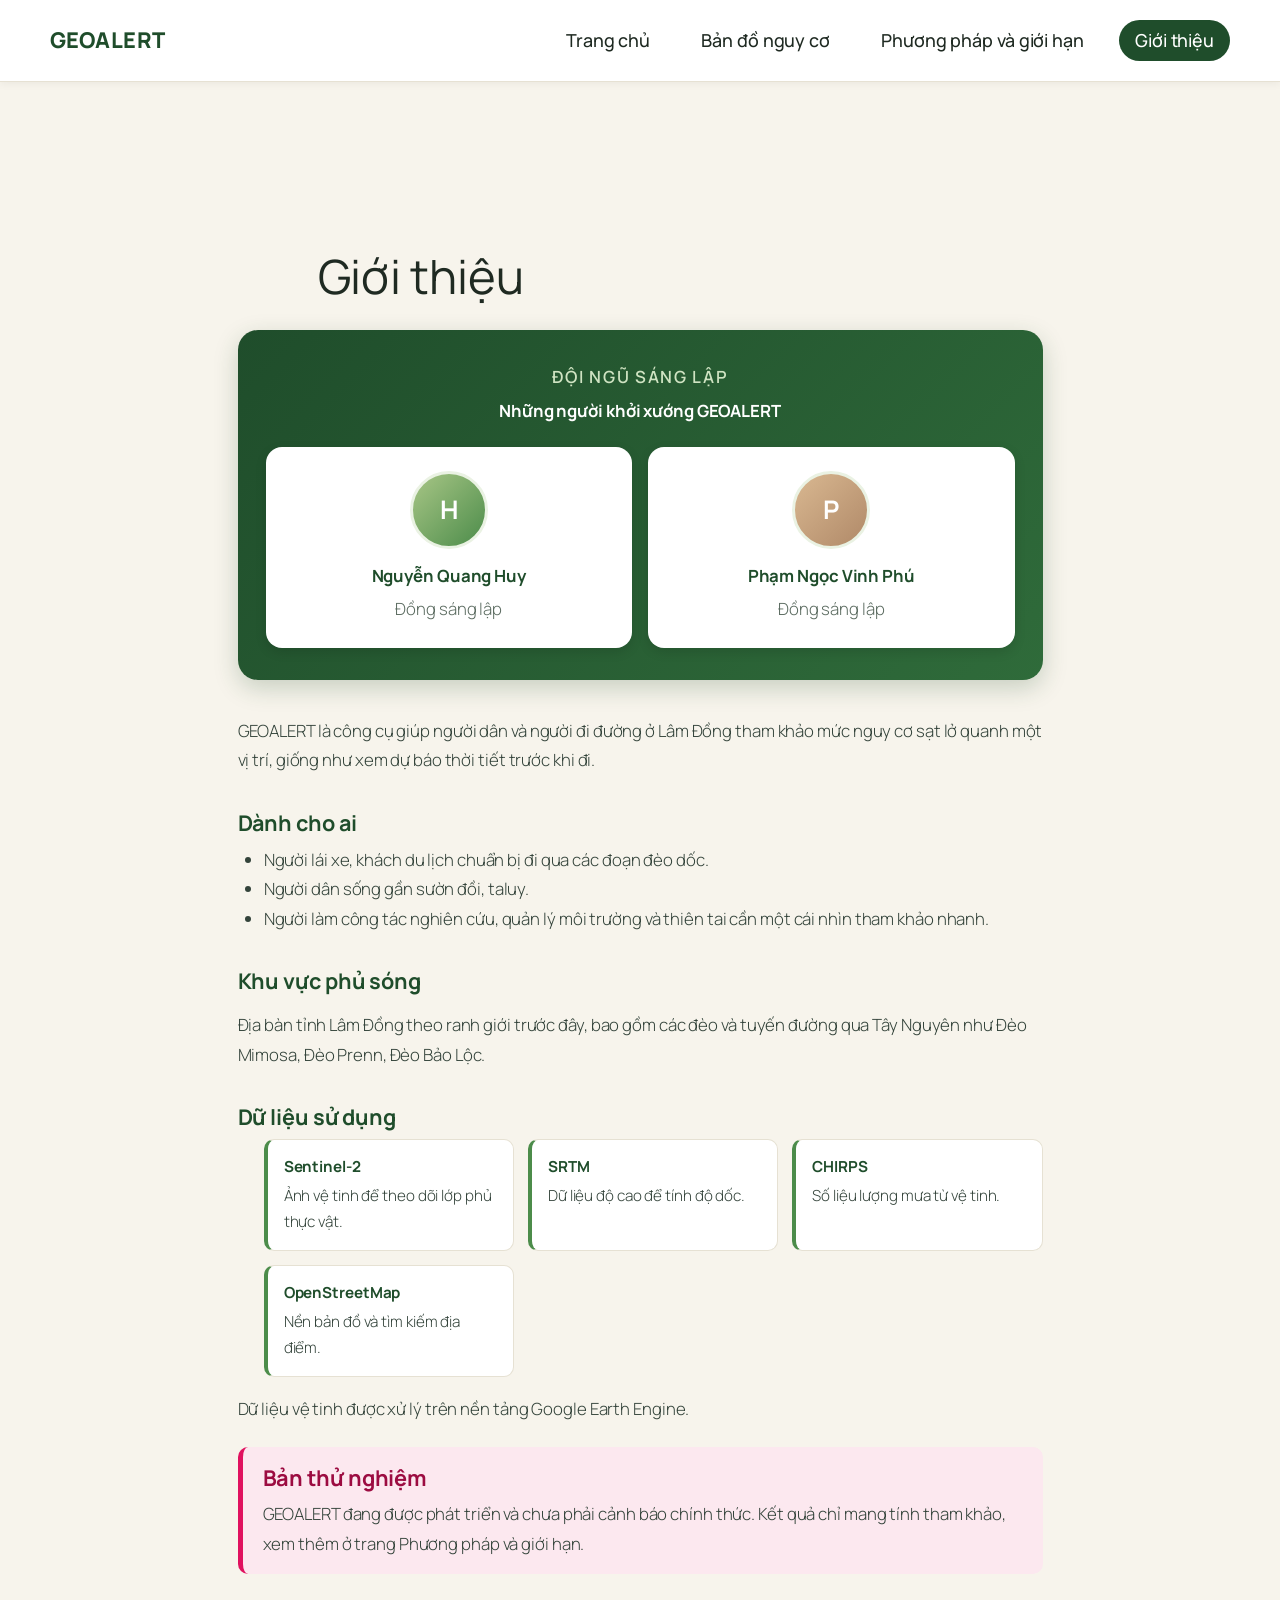
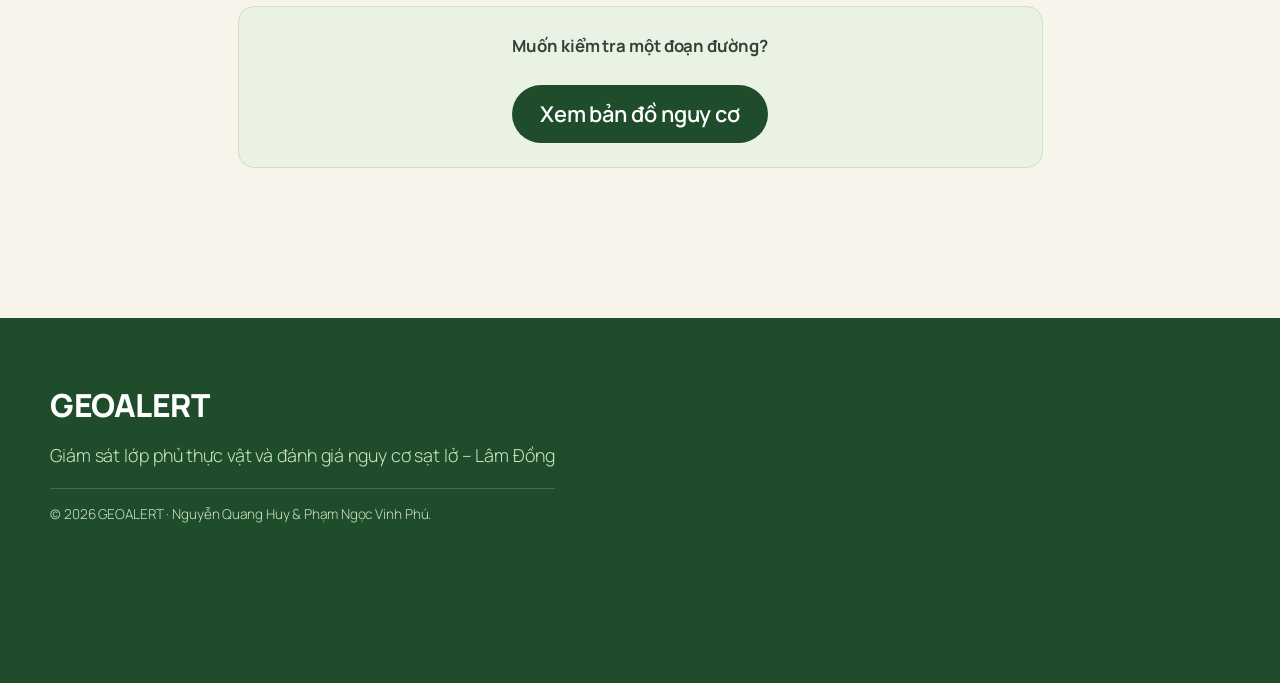
==== gioi-thieu/index.html @ 0ff94e27 "Upload remaining website assets" ====
<!DOCTYPE html>
<html lang="vi">
<head><meta charset="UTF-8">
	
	<meta name="viewport" content="width=device-width, initial-scale=1">
<meta name="robots" content="max-image-preview:large">
<title>Giới thiệu – GEOALERT</title>




<style id="wp-img-auto-sizes-contain-inline-css">
img:is([sizes=auto i],[sizes^="auto," i]){contain-intrinsic-size:3000px 1500px}
/*# sourceURL=wp-img-auto-sizes-contain-inline-css */
</style>
<style id="wp-block-site-title-inline-css">
.wp-block-site-title{box-sizing:border-box}.wp-block-site-title :where(a){color:inherit;font-family:inherit;font-size:inherit;font-style:inherit;font-weight:inherit;letter-spacing:inherit;line-height:inherit;text-decoration:inherit}
/*# sourceURL=https://benkz15.github.io/GEOALERT/wp-includes/blocks/site-title/style.min.css */
</style>
<style id="wp-block-navigation-link-inline-css">
.wp-block-navigation .wp-block-navigation-item__label{overflow-wrap:break-word}.wp-block-navigation .wp-block-navigation-item__description{display:none}.link-ui-tools{outline:1px solid #f0f0f0;padding:8px}.link-ui-block-inserter{padding-top:8px}.link-ui-block-inserter__back{margin-left:8px;text-transform:uppercase}
/*# sourceURL=https://benkz15.github.io/GEOALERT/wp-includes/blocks/navigation-link/style.min.css */
</style>
<style id="wp-block-navigation-inline-css">
.wp-block-navigation{position:relative}.wp-block-navigation ul{margin-bottom:0;margin-left:0;margin-top:0;padding-left:0}.wp-block-navigation ul,.wp-block-navigation ul li{list-style:none}.wp-block-navigation .wp-block-navigation-item{align-items:center;background-color:inherit;display:flex;position:relative}.wp-block-navigation .wp-block-navigation-item .wp-block-navigation__submenu-container:empty{display:none}.wp-block-navigation .wp-block-navigation-item__content{display:block;z-index:1}.wp-block-navigation .wp-block-navigation-item__content.wp-block-navigation-item__content{color:inherit}.wp-block-navigation.has-text-decoration-underline .wp-block-navigation-item__content,.wp-block-navigation.has-text-decoration-underline .wp-block-navigation-item__content:active,.wp-block-navigation.has-text-decoration-underline .wp-block-navigation-item__content:focus{text-decoration:underline}.wp-block-navigation.has-text-decoration-line-through .wp-block-navigation-item__content,.wp-block-navigation.has-text-decoration-line-through .wp-block-navigation-item__content:active,.wp-block-navigation.has-text-decoration-line-through .wp-block-navigation-item__content:focus{text-decoration:line-through}.wp-block-navigation :where(a),.wp-block-navigation :where(a:active),.wp-block-navigation :where(a:focus){text-decoration:none}.wp-block-navigation .wp-block-navigation__submenu-icon{align-self:center;background-color:inherit;border:none;color:currentColor;display:inline-block;font-size:inherit;height:.6em;line-height:0;margin-left:.25em;padding:0;width:.6em}.wp-block-navigation .wp-block-navigation__submenu-icon svg{stroke:currentColor;display:inline-block;height:inherit;margin-top:.075em;width:inherit}.wp-block-navigation{--navigation-layout-justification-setting:flex-start;--navigation-layout-direction:row;--navigation-layout-wrap:wrap;--navigation-layout-justify:flex-start;--navigation-layout-align:center}.wp-block-navigation.is-vertical{--navigation-layout-direction:column;--navigation-layout-justify:initial;--navigation-layout-align:flex-start}.wp-block-navigation.no-wrap{--navigation-layout-wrap:nowrap}.wp-block-navigation.items-justified-center{--navigation-layout-justification-setting:center;--navigation-layout-justify:center}.wp-block-navigation.items-justified-center.is-vertical{--navigation-layout-align:center}.wp-block-navigation.items-justified-right{--navigation-layout-justification-setting:flex-end;--navigation-layout-justify:flex-end}.wp-block-navigation.items-justified-right.is-vertical{--navigation-layout-align:flex-end}.wp-block-navigation.items-justified-space-between{--navigation-layout-justification-setting:space-between;--navigation-layout-justify:space-between}:where(.wp-block-navigation) ul li{padding:0}.wp-block-navigation .has-child .wp-block-navigation__submenu-container{align-items:normal;background-color:inherit;color:inherit;display:flex;flex-direction:column;opacity:0;position:absolute;z-index:2}@media not (prefers-reduced-motion){.wp-block-navigation .has-child .wp-block-navigation__submenu-container{transition:opacity .1s linear}}.wp-block-navigation .has-child .wp-block-navigation__submenu-container{height:0;overflow:hidden;visibility:hidden;width:0}.wp-block-navigation .has-child .wp-block-navigation__submenu-container>.wp-block-navigation-item>.wp-block-navigation-item__content{display:flex;flex-grow:1;padding:.5em 1em}.wp-block-navigation .has-child .wp-block-navigation__submenu-container>.wp-block-navigation-item>.wp-block-navigation-item__content .wp-block-navigation__submenu-icon{margin-left:auto;margin-right:0}.wp-block-navigation .has-child .wp-block-navigation__submenu-container .wp-block-navigation-item__content{margin:0}.wp-block-navigation .has-child .wp-block-navigation__submenu-container{left:-1px;top:100%}@media (min-width:782px){.wp-block-navigation .has-child .wp-block-navigation__submenu-container .wp-block-navigation__submenu-container{left:100%;top:-1px}.wp-block-navigation .has-child .wp-block-navigation__submenu-container .wp-block-navigation__submenu-container:before{background:transparent;content:"";display:block;height:100%;position:absolute;right:100%;width:.5em}.wp-block-navigation .has-child .wp-block-navigation__submenu-container .wp-block-navigation__submenu-icon{margin-right:.25em}.wp-block-navigation .has-child .wp-block-navigation__submenu-container .wp-block-navigation__submenu-icon svg{transform:rotate(-90deg)}}@media (hover:hover){.wp-block-navigation .has-child:not(.open-on-click):hover>.wp-block-navigation__submenu-container{height:auto;min-width:200px;opacity:1;overflow:visible;visibility:visible;width:auto}}.wp-block-navigation .has-child .wp-block-navigation-submenu__toggle[aria-expanded=true]~.wp-block-navigation__submenu-container,.wp-block-navigation .has-child:not(.open-on-click):not(.open-on-hover-click):focus-within>.wp-block-navigation__submenu-container{height:auto;min-width:200px;opacity:1;overflow:visible;visibility:visible;width:auto}.wp-block-navigation .has-child.open-always{align-items:var(--navigation-layout-align,initial);flex-direction:var(--navigation-layout-direction,initial);flex-wrap:var(--navigation-layout-wrap,wrap);gap:var(--wp--style--block-gap,2em)}.wp-block-navigation .has-child.open-always,.wp-block-navigation .has-child.open-always .wp-block-navigation-item{justify-content:var(--navigation-layout-justify,initial)}.wp-block-navigation .has-child.open-always .wp-block-navigation__submenu-container,.wp-block-navigation .has-child.open-always.wp-block-navigation-submenu{gap:var(--wp--style--block-gap,2em)}.wp-block-navigation .has-child.open-always .wp-block-navigation-item,.wp-block-navigation .has-child.open-always .wp-block-navigation__submenu-container,.wp-block-navigation .has-child.open-always.wp-block-navigation-submenu{padding-bottom:0;padding-top:0}.wp-block-navigation .has-child.open-always .wp-block-navigation__submenu-container{padding-left:var(--wp--style--block-gap,2em);padding-right:var(--wp--style--block-gap,2em)}.wp-block-navigation .has-child.open-always .wp-block-navigation__submenu-container .wp-block-navigation-item__content{padding:0}.wp-block-navigation .has-child.open-always .wp-block-navigation__submenu-container>.wp-block-navigation-item>.wp-block-navigation-item__content,.wp-block-navigation .has-child.open-always>.wp-block-navigation-item__content{flex-grow:0}.wp-block-navigation .has-child.open-always>.wp-block-navigation__submenu-container{background-color:transparent;border:none;color:inherit;flex-basis:100%;height:auto;opacity:1;overflow:visible;position:static;visibility:visible;width:auto}.wp-block-navigation.has-background .has-child .wp-block-navigation__submenu-container{left:0;top:100%}@media (min-width:782px){.wp-block-navigation.has-background .has-child .wp-block-navigation__submenu-container .wp-block-navigation__submenu-container{left:100%;top:0}}.wp-block-navigation-submenu{display:flex;position:relative}.wp-block-navigation-submenu .wp-block-navigation__submenu-icon svg{stroke:currentColor}button.wp-block-navigation-item__content{background-color:transparent;border:none;color:currentColor;font-family:inherit;font-size:inherit;font-style:inherit;font-weight:inherit;letter-spacing:inherit;line-height:inherit;text-align:left;text-transform:inherit}.wp-block-navigation-submenu__toggle{cursor:pointer}.wp-block-navigation-submenu__toggle[aria-expanded=true]+.wp-block-navigation__submenu-icon>svg,.wp-block-navigation-submenu__toggle[aria-expanded=true]>svg{transform:rotate(180deg)}.wp-block-navigation-item.open-on-click .wp-block-navigation-submenu__toggle{padding-left:0;padding-right:.85em}.wp-block-navigation-item.open-on-click .wp-block-navigation-submenu__toggle+.wp-block-navigation__submenu-icon{margin-left:-.6em;pointer-events:none}.wp-block-navigation-item.open-on-click button.wp-block-navigation-item__content:not(.wp-block-navigation-submenu__toggle){padding:0}.wp-block-navigation .wp-block-page-list,.wp-block-navigation__container,.wp-block-navigation__responsive-close,.wp-block-navigation__responsive-container,.wp-block-navigation__responsive-container-content,.wp-block-navigation__responsive-dialog{gap:inherit}:where(.wp-block-navigation.has-background .wp-block-navigation-item a:not(.wp-element-button)),:where(.wp-block-navigation.has-background .wp-block-navigation-submenu a:not(.wp-element-button)){padding:.5em 1em}:where(.wp-block-navigation .wp-block-navigation__submenu-container .wp-block-navigation-item a:not(.wp-element-button)),:where(.wp-block-navigation .wp-block-navigation__submenu-container .wp-block-navigation-submenu a:not(.wp-element-button)),:where(.wp-block-navigation .wp-block-navigation__submenu-container .wp-block-navigation-submenu button.wp-block-navigation-item__content),:where(.wp-block-navigation .wp-block-navigation__submenu-container .wp-block-pages-list__item button.wp-block-navigation-item__content){padding:.5em 1em}.wp-block-navigation.items-justified-right .wp-block-navigation__container .has-child .wp-block-navigation__submenu-container,.wp-block-navigation.items-justified-right .wp-block-page-list>.has-child .wp-block-navigation__submenu-container,.wp-block-navigation.items-justified-space-between .wp-block-page-list>.has-child:last-child .wp-block-navigation__submenu-container,.wp-block-navigation.items-justified-space-between>.wp-block-navigation__container>.has-child:last-child .wp-block-navigation__submenu-container{left:auto;right:0}.wp-block-navigation.items-justified-right .wp-block-navigation__container .has-child .wp-block-navigation__submenu-container .wp-block-navigation__submenu-container,.wp-block-navigation.items-justified-right .wp-block-page-list>.has-child .wp-block-navigation__submenu-container .wp-block-navigation__submenu-container,.wp-block-navigation.items-justified-space-between .wp-block-page-list>.has-child:last-child .wp-block-navigation__submenu-container .wp-block-navigation__submenu-container,.wp-block-navigation.items-justified-space-between>.wp-block-navigation__container>.has-child:last-child .wp-block-navigation__submenu-container .wp-block-navigation__submenu-container{left:-1px;right:-1px}@media (min-width:782px){.wp-block-navigation.items-justified-right .wp-block-navigation__container .has-child .wp-block-navigation__submenu-container .wp-block-navigation__submenu-container,.wp-block-navigation.items-justified-right .wp-block-page-list>.has-child .wp-block-navigation__submenu-container .wp-block-navigation__submenu-container,.wp-block-navigation.items-justified-space-between .wp-block-page-list>.has-child:last-child .wp-block-navigation__submenu-container .wp-block-navigation__submenu-container,.wp-block-navigation.items-justified-space-between>.wp-block-navigation__container>.has-child:last-child .wp-block-navigation__submenu-container .wp-block-navigation__submenu-container{left:auto;right:100%}}.wp-block-navigation:not(.has-background) .wp-block-navigation__submenu-container{background-color:#fff;border:1px solid rgba(0,0,0,.15)}.wp-block-navigation.has-background .wp-block-navigation__submenu-container{background-color:inherit}.wp-block-navigation:not(.has-text-color) .wp-block-navigation__submenu-container{color:#000}.wp-block-navigation__container{align-items:var(--navigation-layout-align,initial);display:flex;flex-direction:var(--navigation-layout-direction,initial);flex-wrap:var(--navigation-layout-wrap,wrap);justify-content:var(--navigation-layout-justify,initial);list-style:none;margin:0;padding-left:0}.wp-block-navigation__container .is-responsive{display:none}.wp-block-navigation__container:only-child,.wp-block-page-list:only-child{flex-grow:1}@keyframes overlay-menu__fade-in-animation{0%{opacity:0;transform:translateY(.5em)}to{opacity:1;transform:translateY(0)}}.wp-block-navigation__responsive-container{bottom:0;display:none;left:0;position:fixed;right:0;top:0}.wp-block-navigation__responsive-container :where(.wp-block-navigation-item a){color:inherit}.wp-block-navigation__responsive-container .wp-block-navigation__responsive-container-content{align-items:var(--navigation-layout-align,initial);display:flex;flex-direction:var(--navigation-layout-direction,initial);flex-wrap:var(--navigation-layout-wrap,wrap);justify-content:var(--navigation-layout-justify,initial)}.wp-block-navigation__responsive-container:not(.is-menu-open.is-menu-open){background-color:inherit!important;color:inherit!important}.wp-block-navigation__responsive-container.is-menu-open{background-color:inherit;display:flex;flex-direction:column}@media not (prefers-reduced-motion){.wp-block-navigation__responsive-container.is-menu-open{animation:overlay-menu__fade-in-animation .1s ease-out;animation-fill-mode:forwards}}.wp-block-navigation__responsive-container.is-menu-open:not(.disable-default-overlay){padding:clamp(1rem,var(--wp--style--root--padding-top),20rem) clamp(1rem,var(--wp--style--root--padding-right),20rem) clamp(1rem,var(--wp--style--root--padding-bottom),20rem) clamp(1rem,var(--wp--style--root--padding-left),20rem)}.wp-block-navigation__responsive-container.is-menu-open{overflow:auto;z-index:100000}.wp-block-navigation__responsive-container.is-menu-open:not(.disable-default-overlay) .wp-block-navigation__responsive-container-content{padding-top:calc(2rem + 24px)}.wp-block-navigation__responsive-container.is-menu-open:where(:not(.disable-default-overlay)) .wp-block-navigation__responsive-container-content{align-items:var(--navigation-layout-justification-setting,inherit);display:flex;flex-direction:column;flex-wrap:nowrap;overflow:visible}.wp-block-navigation__responsive-container.is-menu-open:where(:not(.disable-default-overlay)) .wp-block-navigation__responsive-container-content,.wp-block-navigation__responsive-container.is-menu-open:where(:not(.disable-default-overlay)) .wp-block-navigation__responsive-container-content .wp-block-navigation__container,.wp-block-navigation__responsive-container.is-menu-open:where(:not(.disable-default-overlay)) .wp-block-navigation__responsive-container-content .wp-block-page-list{justify-content:flex-start}.wp-block-navigation__responsive-container.is-menu-open:where(:not(.disable-default-overlay)) .wp-block-navigation__responsive-container-content .wp-block-navigation__submenu-icon{display:none}.wp-block-navigation__responsive-container.is-menu-open:where(:not(.disable-default-overlay)) .wp-block-navigation__responsive-container-content .has-child .wp-block-navigation__submenu-container{border:none;height:auto;min-width:200px;opacity:1;overflow:initial;padding-left:2rem;padding-right:2rem;position:static;visibility:visible;width:auto}.wp-block-navigation__responsive-container.is-menu-open:where(:not(.disable-default-overlay)) .wp-block-navigation__responsive-container-content .wp-block-navigation__container,.wp-block-navigation__responsive-container.is-menu-open:where(:not(.disable-default-overlay)) .wp-block-navigation__responsive-container-content .wp-block-navigation__submenu-container{gap:inherit}.wp-block-navigation__responsive-container.is-menu-open:where(:not(.disable-default-overlay)) .wp-block-navigation__responsive-container-content .wp-block-navigation__submenu-container{padding-top:var(--wp--style--block-gap,2em)}.wp-block-navigation__responsive-container.is-menu-open:where(:not(.disable-default-overlay)) .wp-block-navigation__responsive-container-content .wp-block-navigation-item__content{padding:0}.wp-block-navigation__responsive-container.is-menu-open:where(:not(.disable-default-overlay)) .wp-block-navigation__responsive-container-content .wp-block-navigation-item,.wp-block-navigation__responsive-container.is-menu-open:where(:not(.disable-default-overlay)) .wp-block-navigation__responsive-container-content .wp-block-navigation__container,.wp-block-navigation__responsive-container.is-menu-open:where(:not(.disable-default-overlay)) .wp-block-navigation__responsive-container-content .wp-block-page-list{align-items:var(--navigation-layout-justification-setting,initial);display:flex;flex-direction:column}.wp-block-navigation__responsive-container.is-menu-open:where(:not(.disable-default-overlay)) .wp-block-navigation-item,.wp-block-navigation__responsive-container.is-menu-open:where(:not(.disable-default-overlay)) .wp-block-navigation-item .wp-block-navigation__submenu-container,.wp-block-navigation__responsive-container.is-menu-open:where(:not(.disable-default-overlay)) .wp-block-navigation__container,.wp-block-navigation__responsive-container.is-menu-open:where(:not(.disable-default-overlay)) .wp-block-page-list{background:transparent!important;color:inherit!important}.wp-block-navigation__responsive-container.is-menu-open:where(:not(.disable-default-overlay)) .wp-block-navigation__submenu-container.wp-block-navigation__submenu-container.wp-block-navigation__submenu-container.wp-block-navigation__submenu-container{left:auto;right:auto}.wp-block-navigation__responsive-container.disable-default-overlay .wp-block-navigation__overlay-container{display:none;width:100%}.wp-block-navigation__responsive-container.disable-default-overlay .wp-block-navigation__responsive-close{max-width:none}.wp-block-navigation__responsive-container.disable-default-overlay.is-menu-open .wp-block-navigation__responsive-container-content>:not(.wp-block-navigation__overlay-container){display:none}.wp-block-navigation__responsive-container.disable-default-overlay.is-menu-open .wp-block-navigation__responsive-container-content .wp-block-navigation__overlay-container{display:block}.wp-block-navigation__responsive-container.disable-default-overlay.is-menu-open .wp-block-navigation__responsive-container-content .wp-block-navigation__overlay-container .wp-block-navigation__submenu-container{left:0;right:auto}@media (min-width:600px){.wp-block-navigation__responsive-container:not(.hidden-by-default):not(.is-menu-open){background-color:inherit;display:block;position:relative;width:100%;z-index:auto}.wp-block-navigation__responsive-container:not(.hidden-by-default):not(.is-menu-open) .wp-block-navigation__responsive-container-close{display:none}.wp-block-navigation__responsive-container.is-menu-open .wp-block-navigation__submenu-container.wp-block-navigation__submenu-container.wp-block-navigation__submenu-container.wp-block-navigation__submenu-container{left:0}}.wp-block-navigation:not(.has-background) .wp-block-navigation__responsive-container.is-menu-open:not(.disable-default-overlay){background-color:#fff}.wp-block-navigation:not(.has-text-color) .wp-block-navigation__responsive-container.is-menu-open:not(.disable-default-overlay){color:#000}.wp-block-navigation__toggle_button_label{font-size:1rem;font-weight:700}.wp-block-navigation__responsive-container-close,.wp-block-navigation__responsive-container-open{background:transparent;border:none;color:currentColor;cursor:pointer;margin:0;padding:0;text-transform:inherit;vertical-align:middle}.wp-block-navigation__responsive-container-close svg,.wp-block-navigation__responsive-container-open svg{fill:currentColor;display:block;height:24px;pointer-events:none;width:24px}.wp-block-navigation__responsive-container-open{display:flex}.wp-block-navigation__responsive-container-open.wp-block-navigation__responsive-container-open.wp-block-navigation__responsive-container-open{font-family:inherit;font-size:inherit;font-weight:inherit}@media (min-width:600px){.wp-block-navigation__responsive-container-open:not(.always-shown){display:none}}.wp-block-navigation__responsive-container-close{position:absolute;right:0;top:0;z-index:2}.wp-block-navigation__responsive-container-close.wp-block-navigation__responsive-container-close.wp-block-navigation__responsive-container-close{font-family:inherit;font-size:inherit;font-weight:inherit}.disable-default-overlay .wp-block-navigation__responsive-container-close{right:clamp(1rem,var(--wp--style--root--padding-left),20rem);top:clamp(1rem,var(--wp--style--root--padding-left),20rem)}.wp-block-navigation__responsive-close{width:100%}.has-modal-open .wp-block-navigation__responsive-close{margin-left:auto;margin-right:auto;max-width:var(--wp--style--global--wide-size,100%)}.wp-block-navigation__responsive-close:focus{outline:none}.is-menu-open .wp-block-navigation__responsive-close,.is-menu-open .wp-block-navigation__responsive-container-content,.is-menu-open .wp-block-navigation__responsive-dialog{box-sizing:border-box}.wp-block-navigation__responsive-dialog{position:relative}.has-modal-open .admin-bar .is-menu-open:where(:not(.disable-default-overlay)) .wp-block-navigation__responsive-dialog{margin-top:46px}@media (min-width:782px){.has-modal-open .admin-bar .is-menu-open:where(:not(.disable-default-overlay)) .wp-block-navigation__responsive-dialog{margin-top:32px}}html.has-modal-open{overflow:hidden}
/*# sourceURL=https://benkz15.github.io/GEOALERT/wp-includes/blocks/navigation/style.min.css */
</style>
<style id="wp-block-group-inline-css">
.wp-block-group{box-sizing:border-box}:where(.wp-block-group.wp-block-group-is-layout-constrained){position:relative}
/*# sourceURL=https://benkz15.github.io/GEOALERT/wp-includes/blocks/group/style.min.css */
</style>
<style id="wp-block-post-title-inline-css">
.wp-block-post-title{box-sizing:border-box;word-break:break-word}.wp-block-post-title :where(a){display:inline-block;font-family:inherit;font-size:inherit;font-style:inherit;font-weight:inherit;letter-spacing:inherit;line-height:inherit;text-decoration:inherit}
/*# sourceURL=https://benkz15.github.io/GEOALERT/wp-includes/blocks/post-title/style.min.css */
</style>
<style id="wp-block-post-content-inline-css">
.wp-block-post-content{display:flow-root}
/*# sourceURL=https://benkz15.github.io/GEOALERT/wp-includes/blocks/post-content/style.min.css */
</style>
<style id="wp-block-site-tagline-inline-css">
.wp-block-site-tagline{box-sizing:border-box}
/*# sourceURL=https://benkz15.github.io/GEOALERT/wp-includes/blocks/site-tagline/style.min.css */
</style>
<style id="wp-block-spacer-inline-css">
.wp-block-spacer{clear:both}
/*# sourceURL=https://benkz15.github.io/GEOALERT/wp-includes/blocks/spacer/style.min.css */
</style>
<style id="wp-block-columns-inline-css">
.wp-block-columns{box-sizing:border-box;display:flex;flex-wrap:wrap!important}@media (min-width:782px){.wp-block-columns{flex-wrap:nowrap!important}}.wp-block-columns{align-items:normal!important}.wp-block-columns.are-vertically-aligned-top{align-items:flex-start}.wp-block-columns.are-vertically-aligned-center{align-items:center}.wp-block-columns.are-vertically-aligned-bottom{align-items:flex-end}@media (max-width:781px){.wp-block-columns:not(.is-not-stacked-on-mobile)>.wp-block-column{flex-basis:100%!important}}@media (min-width:782px){.wp-block-columns:not(.is-not-stacked-on-mobile)>.wp-block-column{flex-basis:0;flex-grow:1}.wp-block-columns:not(.is-not-stacked-on-mobile)>.wp-block-column[style*=flex-basis]{flex-grow:0}}.wp-block-columns.is-not-stacked-on-mobile{flex-wrap:nowrap!important}.wp-block-columns.is-not-stacked-on-mobile>.wp-block-column{flex-basis:0;flex-grow:1}.wp-block-columns.is-not-stacked-on-mobile>.wp-block-column[style*=flex-basis]{flex-grow:0}:where(.wp-block-columns){margin-bottom:1.75em}:where(.wp-block-columns.has-background){padding:1.25em 2.375em}.wp-block-column{flex-grow:1;min-width:0;overflow-wrap:break-word;word-break:break-word}.wp-block-column.is-vertically-aligned-top{align-self:flex-start}.wp-block-column.is-vertically-aligned-center{align-self:center}.wp-block-column.is-vertically-aligned-bottom{align-self:flex-end}.wp-block-column.is-vertically-aligned-stretch{align-self:stretch}.wp-block-column.is-vertically-aligned-bottom,.wp-block-column.is-vertically-aligned-center,.wp-block-column.is-vertically-aligned-top{width:100%}
/*# sourceURL=https://benkz15.github.io/GEOALERT/wp-includes/blocks/columns/style.min.css */
</style>
<style id="wp-emoji-styles-inline-css">

	img.wp-smiley, img.emoji {
		display: inline !important;
		border: none !important;
		box-shadow: none !important;
		height: 1em !important;
		width: 1em !important;
		margin: 0 0.07em !important;
		vertical-align: -0.1em !important;
		background: none !important;
		padding: 0 !important;
	}
/*# sourceURL=wp-emoji-styles-inline-css */
</style>
<style id="wp-block-library-inline-css">
:root{--wp-block-synced-color:#7a00df;--wp-block-synced-color--rgb:122,0,223;--wp-bound-block-color:var(--wp-block-synced-color);--wp-editor-canvas-background:#ddd;--wp-admin-theme-color:#007cba;--wp-admin-theme-color--rgb:0,124,186;--wp-admin-theme-color-darker-10:#006ba1;--wp-admin-theme-color-darker-10--rgb:0,107,160.5;--wp-admin-theme-color-darker-20:#005a87;--wp-admin-theme-color-darker-20--rgb:0,90,135;--wp-admin-border-width-focus:2px}@media (min-resolution:192dpi){:root{--wp-admin-border-width-focus:1.5px}}.wp-element-button{cursor:pointer}:root .has-very-light-gray-background-color{background-color:#eee}:root .has-very-dark-gray-background-color{background-color:#313131}:root .has-very-light-gray-color{color:#eee}:root .has-very-dark-gray-color{color:#313131}:root .has-vivid-green-cyan-to-vivid-cyan-blue-gradient-background{background:linear-gradient(135deg,#00d084,#0693e3)}:root .has-purple-crush-gradient-background{background:linear-gradient(135deg,#34e2e4,#4721fb 50%,#ab1dfe)}:root .has-hazy-dawn-gradient-background{background:linear-gradient(135deg,#faaca8,#dad0ec)}:root .has-subdued-olive-gradient-background{background:linear-gradient(135deg,#fafae1,#67a671)}:root .has-atomic-cream-gradient-background{background:linear-gradient(135deg,#fdd79a,#004a59)}:root .has-nightshade-gradient-background{background:linear-gradient(135deg,#330968,#31cdcf)}:root .has-midnight-gradient-background{background:linear-gradient(135deg,#020381,#2874fc)}:root{--wp--preset--font-size--normal:16px;--wp--preset--font-size--huge:42px}.has-regular-font-size{font-size:1em}.has-larger-font-size{font-size:2.625em}.has-normal-font-size{font-size:var(--wp--preset--font-size--normal)}.has-huge-font-size{font-size:var(--wp--preset--font-size--huge)}:root .has-text-align-center{text-align:center}:root .has-text-align-left{text-align:left}:root .has-text-align-right{text-align:right}.has-fit-text{white-space:nowrap!important}#end-resizable-editor-section{display:none}.aligncenter{clear:both}.items-justified-left{justify-content:flex-start}.items-justified-center{justify-content:center}.items-justified-right{justify-content:flex-end}.items-justified-space-between{justify-content:space-between}.screen-reader-text{word-wrap:normal!important;border:0;clip-path:inset(50%);height:1px;margin:-1px;overflow:hidden;padding:0;position:absolute;width:1px;word-break:normal!important}.screen-reader-text:focus{background-color:#ddd;clip-path:none;color:#444;display:block;font-size:1em;height:auto;left:5px;line-height:normal;padding:15px 23px 14px;text-decoration:none;top:5px;width:auto;z-index:100000}html :where(.has-border-color){border-style:solid}html :where([style^=border-color],[style*=";border-color"],[style*="; border-color"]){border-style:solid}html :where([style^=border-top-color],[style*=";border-top-color"],[style*="; border-top-color"]){border-top-style:solid}html :where([style^=border-right-color],[style*=";border-right-color"],[style*="; border-right-color"]){border-right-style:solid}html :where([style^=border-bottom-color],[style*=";border-bottom-color"],[style*="; border-bottom-color"]){border-bottom-style:solid}html :where([style^=border-left-color],[style*=";border-left-color"],[style*="; border-left-color"]){border-left-style:solid}html :where([style^=border-width],[style*=";border-width"],[style*="; border-width"]){border-style:solid}html :where([style^=border-top-width],[style*=";border-top-width"],[style*="; border-top-width"]){border-top-style:solid}html :where([style^=border-right-width],[style*=";border-right-width"],[style*="; border-right-width"]){border-right-style:solid}html :where([style^=border-bottom-width],[style*=";border-bottom-width"],[style*="; border-bottom-width"]){border-bottom-style:solid}html :where([style^=border-left-width],[style*=";border-left-width"],[style*="; border-left-width"]){border-left-style:solid}html :where(img[class*=wp-image-]){height:auto;max-width:100%}:where(figure){margin:0 0 1em}html :where(.is-position-sticky){--wp-admin--admin-bar--position-offset:var(--wp-admin--admin-bar--height,0px)}@media screen and (max-width:600px){html :where(.is-position-sticky){--wp-admin--admin-bar--position-offset:0px}}
/*# sourceURL=/wp-includes/css/dist/block-library/common.min.css */
</style>
<style id="global-styles-inline-css">
:root{--wp--preset--aspect-ratio--square: 1;--wp--preset--aspect-ratio--4-3: 4/3;--wp--preset--aspect-ratio--3-4: 3/4;--wp--preset--aspect-ratio--3-2: 3/2;--wp--preset--aspect-ratio--2-3: 2/3;--wp--preset--aspect-ratio--16-9: 16/9;--wp--preset--aspect-ratio--9-16: 9/16;--wp--preset--color--black: #000000;--wp--preset--color--cyan-bluish-gray: #abb8c3;--wp--preset--color--white: #ffffff;--wp--preset--color--pale-pink: #f78da7;--wp--preset--color--vivid-red: #cf2e2e;--wp--preset--color--luminous-vivid-orange: #ff6900;--wp--preset--color--luminous-vivid-amber: #fcb900;--wp--preset--color--light-green-cyan: #7bdcb5;--wp--preset--color--vivid-green-cyan: #00d084;--wp--preset--color--pale-cyan-blue: #8ed1fc;--wp--preset--color--vivid-cyan-blue: #0693e3;--wp--preset--color--vivid-purple: #9b51e0;--wp--preset--color--base: #FFFFFF;--wp--preset--color--contrast: #111111;--wp--preset--color--accent-1: #FFEE58;--wp--preset--color--accent-2: #F6CFF4;--wp--preset--color--accent-3: #503AA8;--wp--preset--color--accent-4: #686868;--wp--preset--color--accent-5: #FBFAF3;--wp--preset--color--accent-6: color-mix(in srgb, currentColor 20%, transparent);--wp--preset--gradient--vivid-cyan-blue-to-vivid-purple: linear-gradient(135deg,rgb(6,147,227) 0%,rgb(155,81,224) 100%);--wp--preset--gradient--light-green-cyan-to-vivid-green-cyan: linear-gradient(135deg,rgb(122,220,180) 0%,rgb(0,208,130) 100%);--wp--preset--gradient--luminous-vivid-amber-to-luminous-vivid-orange: linear-gradient(135deg,rgb(252,185,0) 0%,rgb(255,105,0) 100%);--wp--preset--gradient--luminous-vivid-orange-to-vivid-red: linear-gradient(135deg,rgb(255,105,0) 0%,rgb(207,46,46) 100%);--wp--preset--gradient--very-light-gray-to-cyan-bluish-gray: linear-gradient(135deg,rgb(238,238,238) 0%,rgb(169,184,195) 100%);--wp--preset--gradient--cool-to-warm-spectrum: linear-gradient(135deg,rgb(74,234,220) 0%,rgb(151,120,209) 20%,rgb(207,42,186) 40%,rgb(238,44,130) 60%,rgb(251,105,98) 80%,rgb(254,248,76) 100%);--wp--preset--gradient--blush-light-purple: linear-gradient(135deg,rgb(255,206,236) 0%,rgb(152,150,240) 100%);--wp--preset--gradient--blush-bordeaux: linear-gradient(135deg,rgb(254,205,165) 0%,rgb(254,45,45) 50%,rgb(107,0,62) 100%);--wp--preset--gradient--luminous-dusk: linear-gradient(135deg,rgb(255,203,112) 0%,rgb(199,81,192) 50%,rgb(65,88,208) 100%);--wp--preset--gradient--pale-ocean: linear-gradient(135deg,rgb(255,245,203) 0%,rgb(182,227,212) 50%,rgb(51,167,181) 100%);--wp--preset--gradient--electric-grass: linear-gradient(135deg,rgb(202,248,128) 0%,rgb(113,206,126) 100%);--wp--preset--gradient--midnight: linear-gradient(135deg,rgb(2,3,129) 0%,rgb(40,116,252) 100%);--wp--preset--font-size--small: 0.875rem;--wp--preset--font-size--medium: clamp(1rem, 1rem + ((1vw - 0.2rem) * 0.196), 1.125rem);--wp--preset--font-size--large: clamp(1.125rem, 1.125rem + ((1vw - 0.2rem) * 0.392), 1.375rem);--wp--preset--font-size--x-large: clamp(1.75rem, 1.75rem + ((1vw - 0.2rem) * 0.392), 2rem);--wp--preset--font-size--xx-large: clamp(2.15rem, 2.15rem + ((1vw - 0.2rem) * 1.333), 3rem);--wp--preset--font-family--manrope: Manrope, sans-serif;--wp--preset--font-family--fira-code: "Fira Code", monospace;--wp--preset--spacing--20: 10px;--wp--preset--spacing--30: 20px;--wp--preset--spacing--40: 30px;--wp--preset--spacing--50: clamp(30px, 5vw, 50px);--wp--preset--spacing--60: clamp(30px, 7vw, 70px);--wp--preset--spacing--70: clamp(50px, 7vw, 90px);--wp--preset--spacing--80: clamp(70px, 10vw, 140px);--wp--preset--shadow--natural: 6px 6px 9px rgba(0, 0, 0, 0.2);--wp--preset--shadow--deep: 12px 12px 50px rgba(0, 0, 0, 0.4);--wp--preset--shadow--sharp: 6px 6px 0px rgba(0, 0, 0, 0.2);--wp--preset--shadow--outlined: 6px 6px 0px -3px rgb(255, 255, 255), 6px 6px rgb(0, 0, 0);--wp--preset--shadow--crisp: 6px 6px 0px rgb(0, 0, 0);}.wp-block-button{--wp--preset--dimension--25: 25%;--wp--preset--dimension--50: 50%;--wp--preset--dimension--75: 75%;--wp--preset--dimension--100: 100%;}:root { --wp--style--global--content-size: 645px;--wp--style--global--wide-size: 1340px; }:where(body) { margin: 0; }.wp-site-blocks { padding-top: var(--wp--style--root--padding-top); padding-bottom: var(--wp--style--root--padding-bottom); }.has-global-padding { padding-right: var(--wp--style--root--padding-right); padding-left: var(--wp--style--root--padding-left); }.has-global-padding > .alignfull { margin-right: calc(var(--wp--style--root--padding-right) * -1); margin-left: calc(var(--wp--style--root--padding-left) * -1); }.has-global-padding :where(:not(.alignfull.is-layout-flow) > .has-global-padding:not(.wp-block-block, .alignfull)) { padding-right: 0; padding-left: 0; }.has-global-padding :where(:not(.alignfull.is-layout-flow) > .has-global-padding:not(.wp-block-block, .alignfull)) > .alignfull { margin-left: 0; margin-right: 0; }.wp-site-blocks > .alignleft { float: left; margin-right: 2em; }.wp-site-blocks > .alignright { float: right; margin-left: 2em; }.wp-site-blocks > .aligncenter { justify-content: center; margin-left: auto; margin-right: auto; }:where(.wp-site-blocks) > * { margin-block-start: 1.2rem; margin-block-end: 0; }:where(.wp-site-blocks) > :first-child { margin-block-start: 0; }:where(.wp-site-blocks) > :last-child { margin-block-end: 0; }:root { --wp--style--block-gap: 1.2rem; }:root :where(.is-layout-flow) > :first-child{margin-block-start: 0;}:root :where(.is-layout-flow) > :last-child{margin-block-end: 0;}:root :where(.is-layout-flow) > *{margin-block-start: 1.2rem;margin-block-end: 0;}:root :where(.is-layout-constrained) > :first-child{margin-block-start: 0;}:root :where(.is-layout-constrained) > :last-child{margin-block-end: 0;}:root :where(.is-layout-constrained) > *{margin-block-start: 1.2rem;margin-block-end: 0;}:root :where(.is-layout-flex){gap: 1.2rem;}:root :where(.is-layout-grid){gap: 1.2rem;}.is-layout-flow > .alignleft{float: left;margin-inline-start: 0;margin-inline-end: 2em;}.is-layout-flow > .alignright{float: right;margin-inline-start: 2em;margin-inline-end: 0;}.is-layout-flow > .aligncenter{margin-left: auto !important;margin-right: auto !important;}.is-layout-constrained > .alignleft{float: left;margin-inline-start: 0;margin-inline-end: 2em;}.is-layout-constrained > .alignright{float: right;margin-inline-start: 2em;margin-inline-end: 0;}.is-layout-constrained > .aligncenter{margin-left: auto !important;margin-right: auto !important;}.is-layout-constrained > :where(:not(.alignleft):not(.alignright):not(.alignfull)){max-width: var(--wp--style--global--content-size);margin-left: auto !important;margin-right: auto !important;}.is-layout-constrained > .alignwide{max-width: var(--wp--style--global--wide-size);}body .is-layout-flex{display: flex;}.is-layout-flex{flex-wrap: wrap;align-items: center;}.is-layout-flex > :is(*, div){margin: 0;}body .is-layout-grid{display: grid;}.is-layout-grid > :is(*, div){margin: 0;}body{background-color: var(--wp--preset--color--base);color: var(--wp--preset--color--contrast);font-family: var(--wp--preset--font-family--manrope);font-size: var(--wp--preset--font-size--large);font-weight: 300;letter-spacing: -0.1px;line-height: 1.4;--wp--style--root--padding-top: 0px;--wp--style--root--padding-right: var(--wp--preset--spacing--50);--wp--style--root--padding-bottom: 0px;--wp--style--root--padding-left: var(--wp--preset--spacing--50);}a:where(:not(.wp-element-button)){color: currentColor;}:root :where(a:where(:not(.wp-element-button)):hover){text-decoration: none;}h1, h2, h3, h4, h5, h6{font-weight: 400;letter-spacing: -0.1px;line-height: 1.125;}h1{font-size: var(--wp--preset--font-size--xx-large);}h2{font-size: var(--wp--preset--font-size--x-large);}h3{font-size: var(--wp--preset--font-size--large);}h4{font-size: var(--wp--preset--font-size--medium);}h5{font-size: var(--wp--preset--font-size--small);letter-spacing: 0.5px;}h6{font-size: var(--wp--preset--font-size--small);font-weight: 700;letter-spacing: 1.4px;text-transform: uppercase;}:root :where(.wp-element-button, .wp-block-button__link){background-color: var(--wp--preset--color--contrast);border-width: 0;color: var(--wp--preset--color--base);font-family: inherit;font-size: var(--wp--preset--font-size--medium);font-style: inherit;font-weight: inherit;letter-spacing: inherit;line-height: inherit;padding-top: 1rem;padding-right: 2.25rem;padding-bottom: 1rem;padding-left: 2.25rem;text-decoration: none;text-transform: inherit;}:root :where(.wp-element-button:hover, .wp-block-button__link:hover){background-color: color-mix(in srgb, var(--wp--preset--color--contrast) 85%, transparent);border-color: transparent;color: var(--wp--preset--color--base);}:root :where(.wp-element-button:focus, .wp-block-button__link:focus){outline-color: var(--wp--preset--color--accent-4);outline-offset: 2px;}:root :where(.wp-element-caption, .wp-block-audio figcaption, .wp-block-embed figcaption, .wp-block-gallery figcaption, .wp-block-image figcaption, .wp-block-table figcaption, .wp-block-video figcaption){font-size: var(--wp--preset--font-size--small);line-height: 1.4;}.has-black-color{color: var(--wp--preset--color--black) !important;}.has-cyan-bluish-gray-color{color: var(--wp--preset--color--cyan-bluish-gray) !important;}.has-white-color{color: var(--wp--preset--color--white) !important;}.has-pale-pink-color{color: var(--wp--preset--color--pale-pink) !important;}.has-vivid-red-color{color: var(--wp--preset--color--vivid-red) !important;}.has-luminous-vivid-orange-color{color: var(--wp--preset--color--luminous-vivid-orange) !important;}.has-luminous-vivid-amber-color{color: var(--wp--preset--color--luminous-vivid-amber) !important;}.has-light-green-cyan-color{color: var(--wp--preset--color--light-green-cyan) !important;}.has-vivid-green-cyan-color{color: var(--wp--preset--color--vivid-green-cyan) !important;}.has-pale-cyan-blue-color{color: var(--wp--preset--color--pale-cyan-blue) !important;}.has-vivid-cyan-blue-color{color: var(--wp--preset--color--vivid-cyan-blue) !important;}.has-vivid-purple-color{color: var(--wp--preset--color--vivid-purple) !important;}.has-base-color{color: var(--wp--preset--color--base) !important;}.has-contrast-color{color: var(--wp--preset--color--contrast) !important;}.has-accent-1-color{color: var(--wp--preset--color--accent-1) !important;}.has-accent-2-color{color: var(--wp--preset--color--accent-2) !important;}.has-accent-3-color{color: var(--wp--preset--color--accent-3) !important;}.has-accent-4-color{color: var(--wp--preset--color--accent-4) !important;}.has-accent-5-color{color: var(--wp--preset--color--accent-5) !important;}.has-accent-6-color{color: var(--wp--preset--color--accent-6) !important;}.has-black-background-color{background-color: var(--wp--preset--color--black) !important;}.has-cyan-bluish-gray-background-color{background-color: var(--wp--preset--color--cyan-bluish-gray) !important;}.has-white-background-color{background-color: var(--wp--preset--color--white) !important;}.has-pale-pink-background-color{background-color: var(--wp--preset--color--pale-pink) !important;}.has-vivid-red-background-color{background-color: var(--wp--preset--color--vivid-red) !important;}.has-luminous-vivid-orange-background-color{background-color: var(--wp--preset--color--luminous-vivid-orange) !important;}.has-luminous-vivid-amber-background-color{background-color: var(--wp--preset--color--luminous-vivid-amber) !important;}.has-light-green-cyan-background-color{background-color: var(--wp--preset--color--light-green-cyan) !important;}.has-vivid-green-cyan-background-color{background-color: var(--wp--preset--color--vivid-green-cyan) !important;}.has-pale-cyan-blue-background-color{background-color: var(--wp--preset--color--pale-cyan-blue) !important;}.has-vivid-cyan-blue-background-color{background-color: var(--wp--preset--color--vivid-cyan-blue) !important;}.has-vivid-purple-background-color{background-color: var(--wp--preset--color--vivid-purple) !important;}.has-base-background-color{background-color: var(--wp--preset--color--base) !important;}.has-contrast-background-color{background-color: var(--wp--preset--color--contrast) !important;}.has-accent-1-background-color{background-color: var(--wp--preset--color--accent-1) !important;}.has-accent-2-background-color{background-color: var(--wp--preset--color--accent-2) !important;}.has-accent-3-background-color{background-color: var(--wp--preset--color--accent-3) !important;}.has-accent-4-background-color{background-color: var(--wp--preset--color--accent-4) !important;}.has-accent-5-background-color{background-color: var(--wp--preset--color--accent-5) !important;}.has-accent-6-background-color{background-color: var(--wp--preset--color--accent-6) !important;}.has-black-border-color{border-color: var(--wp--preset--color--black) !important;}.has-cyan-bluish-gray-border-color{border-color: var(--wp--preset--color--cyan-bluish-gray) !important;}.has-white-border-color{border-color: var(--wp--preset--color--white) !important;}.has-pale-pink-border-color{border-color: var(--wp--preset--color--pale-pink) !important;}.has-vivid-red-border-color{border-color: var(--wp--preset--color--vivid-red) !important;}.has-luminous-vivid-orange-border-color{border-color: var(--wp--preset--color--luminous-vivid-orange) !important;}.has-luminous-vivid-amber-border-color{border-color: var(--wp--preset--color--luminous-vivid-amber) !important;}.has-light-green-cyan-border-color{border-color: var(--wp--preset--color--light-green-cyan) !important;}.has-vivid-green-cyan-border-color{border-color: var(--wp--preset--color--vivid-green-cyan) !important;}.has-pale-cyan-blue-border-color{border-color: var(--wp--preset--color--pale-cyan-blue) !important;}.has-vivid-cyan-blue-border-color{border-color: var(--wp--preset--color--vivid-cyan-blue) !important;}.has-vivid-purple-border-color{border-color: var(--wp--preset--color--vivid-purple) !important;}.has-base-border-color{border-color: var(--wp--preset--color--base) !important;}.has-contrast-border-color{border-color: var(--wp--preset--color--contrast) !important;}.has-accent-1-border-color{border-color: var(--wp--preset--color--accent-1) !important;}.has-accent-2-border-color{border-color: var(--wp--preset--color--accent-2) !important;}.has-accent-3-border-color{border-color: var(--wp--preset--color--accent-3) !important;}.has-accent-4-border-color{border-color: var(--wp--preset--color--accent-4) !important;}.has-accent-5-border-color{border-color: var(--wp--preset--color--accent-5) !important;}.has-accent-6-border-color{border-color: var(--wp--preset--color--accent-6) !important;}.has-vivid-cyan-blue-to-vivid-purple-gradient-background{background: var(--wp--preset--gradient--vivid-cyan-blue-to-vivid-purple) !important;}.has-light-green-cyan-to-vivid-green-cyan-gradient-background{background: var(--wp--preset--gradient--light-green-cyan-to-vivid-green-cyan) !important;}.has-luminous-vivid-amber-to-luminous-vivid-orange-gradient-background{background: var(--wp--preset--gradient--luminous-vivid-amber-to-luminous-vivid-orange) !important;}.has-luminous-vivid-orange-to-vivid-red-gradient-background{background: var(--wp--preset--gradient--luminous-vivid-orange-to-vivid-red) !important;}.has-very-light-gray-to-cyan-bluish-gray-gradient-background{background: var(--wp--preset--gradient--very-light-gray-to-cyan-bluish-gray) !important;}.has-cool-to-warm-spectrum-gradient-background{background: var(--wp--preset--gradient--cool-to-warm-spectrum) !important;}.has-blush-light-purple-gradient-background{background: var(--wp--preset--gradient--blush-light-purple) !important;}.has-blush-bordeaux-gradient-background{background: var(--wp--preset--gradient--blush-bordeaux) !important;}.has-luminous-dusk-gradient-background{background: var(--wp--preset--gradient--luminous-dusk) !important;}.has-pale-ocean-gradient-background{background: var(--wp--preset--gradient--pale-ocean) !important;}.has-electric-grass-gradient-background{background: var(--wp--preset--gradient--electric-grass) !important;}.has-midnight-gradient-background{background: var(--wp--preset--gradient--midnight) !important;}.has-small-font-size{font-size: var(--wp--preset--font-size--small) !important;}.has-medium-font-size{font-size: var(--wp--preset--font-size--medium) !important;}.has-large-font-size{font-size: var(--wp--preset--font-size--large) !important;}.has-x-large-font-size{font-size: var(--wp--preset--font-size--x-large) !important;}.has-xx-large-font-size{font-size: var(--wp--preset--font-size--xx-large) !important;}.has-manrope-font-family{font-family: var(--wp--preset--font-family--manrope) !important;}.has-fira-code-font-family{font-family: var(--wp--preset--font-family--fira-code) !important;}
:root :where(.wp-block-columns-is-layout-flow) > :first-child{margin-block-start: 0;}:root :where(.wp-block-columns-is-layout-flow) > :last-child{margin-block-end: 0;}:root :where(.wp-block-columns-is-layout-flow) > *{margin-block-start: var(--wp--preset--spacing--50);margin-block-end: 0;}:root :where(.wp-block-columns-is-layout-constrained) > :first-child{margin-block-start: 0;}:root :where(.wp-block-columns-is-layout-constrained) > :last-child{margin-block-end: 0;}:root :where(.wp-block-columns-is-layout-constrained) > *{margin-block-start: var(--wp--preset--spacing--50);margin-block-end: 0;}:root :where(.wp-block-columns-is-layout-flex){gap: var(--wp--preset--spacing--50);}:root :where(.wp-block-columns-is-layout-grid){gap: var(--wp--preset--spacing--50);}
:root :where(.wp-block-post-title a:where(:not(.wp-element-button))){text-decoration: none;}
:root :where(.wp-block-post-title a:where(:not(.wp-element-button)):hover){text-decoration: underline;}
:root :where(.wp-block-site-tagline){font-size: var(--wp--preset--font-size--medium);}
:root :where(.wp-block-site-title){font-weight: 700;letter-spacing: -.5px;}
:root :where(.wp-block-site-title a:where(:not(.wp-element-button))){text-decoration: none;}
:root :where(.wp-block-site-title a:where(:not(.wp-element-button)):hover){text-decoration: underline;}
:root :where(.wp-block-navigation){font-size: var(--wp--preset--font-size--medium);}
:root :where(.wp-block-navigation a:where(:not(.wp-element-button))){text-decoration: none;}
:root :where(.wp-block-navigation a:where(:not(.wp-element-button)):hover){text-decoration: underline;}
/*# sourceURL=global-styles-inline-css */
</style>
<style id="core-block-supports-inline-css">
.wp-container-core-navigation-is-layout-6e943505{justify-content:flex-end;}.wp-container-core-group-is-layout-fbffc046{flex-wrap:nowrap;gap:var(--wp--preset--spacing--10);justify-content:flex-end;}.wp-container-core-group-is-layout-ec1e7a1e{flex-wrap:nowrap;justify-content:space-between;}.wp-container-core-columns-is-layout-794e3cfa{flex-wrap:nowrap;}.wp-container-core-group-is-layout-cf54d0a6{justify-content:space-between;align-items:flex-start;}
/*# sourceURL=core-block-supports-inline-css */
</style>
<style id="wp-block-template-skip-link-inline-css">
/*! This file is auto-generated */
.skip-link.screen-reader-text{border:0;clip-path:inset(50%);height:1px;margin:-1px;overflow:hidden;padding:0;position:absolute!important;width:1px;word-wrap:normal!important;word-break:normal!important}.skip-link.screen-reader-text:focus{background-color:#eee;clip-path:none;color:#444;display:block;font-size:1em;height:auto;left:5px;line-height:normal;padding:15px 23px 14px;text-decoration:none;top:5px;width:auto;z-index:100000}
/*# sourceURL=/wp-includes/css/wp-block-template-skip-link.min.css */
</style>
<link rel="stylesheet" id="geoalert-style-css" href="https://benkz15.github.io/GEOALERT/wp-content/plugins/Geoalert-map/geoalert-style.css?ver=1792836913" media="all">
<style id="twentytwentyfive-style-inline-css">
a{text-decoration-thickness:1px!important;text-underline-offset:.1em}:where(.wp-site-blocks :focus){outline-width:2px;outline-style:solid}.wp-block-navigation .wp-block-navigation-submenu .wp-block-navigation-item:not(:last-child){margin-bottom:3px}.wp-block-navigation .wp-block-navigation-item .wp-block-navigation-item__content{outline-offset:4px}.wp-block-navigation .wp-block-navigation-item ul.wp-block-navigation__submenu-container .wp-block-navigation-item__content{outline-offset:0}blockquote,caption,figcaption,h1,h2,h3,h4,h5,h6,p{text-wrap:pretty}.more-link{display:block}:where(pre){overflow-x:auto}
/*# sourceURL=https://benkz15.github.io/GEOALERT/wp-content/themes/twentytwentyfive/style.min.css */
</style>
<link rel="EditURI" type="application/rsd+xml" title="RSD" href="https://benkz15.github.io/GEOALERT/xmlrpc.php?rsd">
<meta name="generator" content="WordPress 7.1.4">
<link rel="canonical" href="https://benkz15.github.io/GEOALERT/gioi-thieu/">
<link rel="shortlink" href="https://benkz15.github.io/GEOALERT/?p=18">
<script id="wp-importmap" type="importmap">
{"imports":{"@wordpress/interactivity":"https://benkz15.github.io/GEOALERT/wp-includes/js/dist/script-modules/interactivity/index.min.js?ver=6a43cba92ed701f32cd9"}}
</script>
<link rel="modulepreload" href="https://benkz15.github.io/GEOALERT/wp-includes/js/dist/script-modules/interactivity/index.min.js?ver=6a43cba92ed701f32cd9" id="@wordpress/interactivity-js-modulepreload" fetchpriority="low">
<style class="wp-fonts-local">
@font-face{font-family:Manrope;font-style:normal;font-weight:200 800;font-display:fallback;src:url('https://benkz15.github.io/GEOALERT/wp-content/themes/twentytwentyfive/assets/fonts/manrope/Manrope-VariableFont_wght.woff2') format('woff2');}
@font-face{font-family:"Fira Code";font-style:normal;font-weight:300 700;font-display:fallback;src:url('https://benkz15.github.io/GEOALERT/wp-content/themes/twentytwentyfive/assets/fonts/fira-code/FiraCode-VariableFont_wght.woff2') format('woff2');}
</style>
</head>

<body class="wp-singular page-template-default page page-id-18 wp-embed-responsive wp-theme-twentytwentyfive">

<a class="skip-link screen-reader-text" id="wp-skip-link" href="#wp--skip-link--target">Chuyển đến phần nội dung</a><div class="wp-site-blocks"><header class="wp-block-template-part">
<div class="wp-block-group alignfull is-layout-flow wp-block-group-is-layout-flow">
	
	<div class="wp-block-group has-global-padding is-layout-constrained wp-block-group-is-layout-constrained">
		
		<div class="wp-block-group alignwide is-content-justification-space-between is-nowrap is-layout-flex wp-container-core-group-is-layout-ec1e7a1e wp-block-group-is-layout-flex" style="padding-top:var(--wp--preset--spacing--30);padding-bottom:var(--wp--preset--spacing--30)">
			<p class="wp-block-site-title"><a href="https://benkz15.github.io/GEOALERT/" target="_self" rel="home">GEOALERT</a></p>
			
			<div class="wp-block-group is-content-justification-right is-nowrap is-layout-flex wp-container-core-group-is-layout-fbffc046 wp-block-group-is-layout-flex">
				<nav class="is-responsive items-justified-right wp-block-navigation is-content-justification-right is-layout-flex wp-container-core-navigation-is-layout-6e943505 wp-block-navigation-is-layout-flex" data-wp-interactive="core/navigation" data-wp-context='{"overlayOpenedBy":{"click":false,"hover":false,"focus":false},"type":"overlay","roleAttribute":"","ariaLabel":"Menu"}'><button aria-haspopup="dialog" aria-label="Mở menu" class="wp-block-navigation__responsive-container-open" data-wp-on--click="actions.openMenuOnClick" data-wp-on--keydown="actions.handleMenuKeydown"><svg width="24" height="24" xmlns="http://www.w3.org/2000/svg" viewbox="0 0 24 24" aria-hidden="true" focusable="false"><path d="M4 7.5h16v1.5H4z"></path><path d="M4 15h16v1.5H4z"></path></svg></button>
				<div class="wp-block-navigation__responsive-container has-text-color has-contrast-color has-background has-base-background-color" id="modal-1" data-wp-class--has-modal-open="state.isMenuOpen" data-wp-class--is-menu-open="state.isMenuOpen" data-wp-watch="callbacks.initMenu" data-wp-on--keydown="actions.handleMenuKeydown" data-wp-on--focusout="actions.handleMenuFocusout" tabindex="-1">
					<div class="wp-block-navigation__responsive-close" tabindex="-1">
						<div class="wp-block-navigation__responsive-dialog" data-wp-bind--aria-modal="state.ariaModal" data-wp-bind--aria-label="state.ariaLabel" data-wp-bind--role="state.roleAttribute">
							<button aria-label="Đóng menu" class="wp-block-navigation__responsive-container-close" data-wp-on--click="actions.closeMenuOnClick"><svg xmlns="http://www.w3.org/2000/svg" viewbox="0 0 24 24" width="24" height="24" aria-hidden="true" focusable="false"><path d="m13.06 12 6.47-6.47-1.06-1.06L12 10.94 5.53 4.47 4.47 5.53 10.94 12l-6.47 6.47 1.06 1.06L12 13.06l6.47 6.47 1.06-1.06L13.06 12Z"></path></svg></button>
							<div class="wp-block-navigation__responsive-container-content" data-wp-watch="callbacks.focusFirstElement" id="modal-1-content">
								<ul class="wp-block-navigation__container is-responsive items-justified-right wp-block-navigation"><li class="wp-block-navigation-item wp-block-navigation-link"><a class="wp-block-navigation-item__content" href="https://benkz15.github.io/GEOALERT/"><span class="wp-block-navigation-item__label">Trang chủ</span></a></li><li class="wp-block-navigation-item wp-block-navigation-link"><a class="wp-block-navigation-item__content" href="https://benkz15.github.io/GEOALERT/ban-do-nguy-co/"><span class="wp-block-navigation-item__label">Bản đồ nguy cơ</span></a></li><li class="wp-block-navigation-item wp-block-navigation-link"><a class="wp-block-navigation-item__content" href="https://benkz15.github.io/GEOALERT/phuong-phap-va-gioi-han/"><span class="wp-block-navigation-item__label">Phương pháp và giới hạn</span></a></li><li class="wp-block-navigation-item current-menu-item wp-block-navigation-link"><a class="wp-block-navigation-item__content" href="https://benkz15.github.io/GEOALERT/gioi-thieu/" aria-current="page"><span class="wp-block-navigation-item__label">Giới thiệu</span></a></li></ul>
								
							</div>
						</div>
					</div>
				</div></nav>
			</div>
			
		</div>
		
	</div>
	
</div>


</header>


<main id="wp--skip-link--target" class="wp-block-group has-global-padding is-layout-constrained wp-block-group-is-layout-constrained" style="margin-top:var(--wp--preset--spacing--60)">
	
	<div class="wp-block-group alignfull has-global-padding is-layout-constrained wp-block-group-is-layout-constrained" style="padding-top:var(--wp--preset--spacing--60);padding-bottom:var(--wp--preset--spacing--60)">
		
		<h1 class="wp-block-post-title">Giới thiệu</h1>
		<div class="entry-content alignfull wp-block-post-content has-global-padding is-layout-constrained wp-block-post-content-is-layout-constrained">
<div class="ga-page">

  <section class="ga-founders">
    <p class="ga-founders-label">Đội ngũ sáng lập</p>
    <p class="ga-founders-title">Những người khởi xướng GEOALERT</p>
    <div class="ga-founders-grid">
      <div class="ga-founder">
        <div class="ga-avatar">H</div>
        <p class="ga-founder-name">Nguyễn Quang Huy</p>
        <p class="ga-founder-role">Đồng sáng lập</p>
      </div>
      <div class="ga-founder">
        <div class="ga-avatar">P</div>
        <p class="ga-founder-name">Phạm Ngọc Vinh Phú</p>
        <p class="ga-founder-role">Đồng sáng lập</p>
      </div>
    </div>
  </section>

  <p>GEOALERT là công cụ giúp người dân và người đi đường ở Lâm Đồng tham khảo mức nguy cơ sạt lở quanh một vị trí, giống như xem dự báo thời tiết trước khi đi.</p>

  <h2>Dành cho ai</h2>
  <ul>
    <li>Người lái xe, khách du lịch chuẩn bị đi qua các đoạn đèo dốc.</li>
    <li>Người dân sống gần sườn đồi, taluy.</li>
    <li>Người làm công tác nghiên cứu, quản lý môi trường và thiên tai cần một cái nhìn tham khảo nhanh.</li>
  </ul>

  <h2>Khu vực phủ sóng</h2>
  <p>Địa bàn tỉnh Lâm Đồng theo ranh giới trước đây, bao gồm các đèo và tuyến đường qua Tây Nguyên như Đèo Mimosa, Đèo Prenn, Đèo Bảo Lộc.</p>

  <h2>Dữ liệu sử dụng</h2>
  <ul class="ga-sources">
    <li><strong>Sentinel-2</strong>Ảnh vệ tinh để theo dõi lớp phủ thực vật.</li>
    <li><strong>SRTM</strong>Dữ liệu độ cao để tính độ dốc.</li>
    <li><strong>CHIRPS</strong>Số liệu lượng mưa từ vệ tinh.</li>
    <li><strong>OpenStreetMap</strong>Nền bản đồ và tìm kiếm địa điểm.</li>
  </ul>
  <p>Dữ liệu vệ tinh được xử lý trên nền tảng Google Earth Engine.</p>

  <div class="ga-warn">
    <strong>Bản thử nghiệm</strong>
    <p>GEOALERT đang được phát triển và chưa phải cảnh báo chính thức. Kết quả chỉ mang tính tham khảo, xem thêm ở trang Phương pháp và giới hạn.</p>
  </div>

  <div class="ga-cta">
    <p><strong>Muốn kiểm tra một đoạn đường?</strong></p>
    <a class="ga-btn" href="https://benkz15.github.io/GEOALERT/ban-do-nguy-co/">Xem bản đồ nguy cơ</a>
  </div>
</div>
</div>
	</div>
	
</main>


<footer class="wp-block-template-part">
<div class="wp-block-group has-global-padding is-layout-constrained wp-block-group-is-layout-constrained" style="padding-top:var(--wp--preset--spacing--60);padding-bottom:var(--wp--preset--spacing--50)">
<div class="wp-block-group alignwide is-layout-flow wp-block-group-is-layout-flow">
<div class="wp-block-group alignfull is-content-justification-space-between is-layout-flex wp-container-core-group-is-layout-cf54d0a6 wp-block-group-is-layout-flex">
<div class="wp-block-columns is-layout-flex wp-container-core-columns-is-layout-794e3cfa wp-block-columns-is-layout-flex">
<div class="wp-block-column is-layout-flow wp-block-column-is-layout-flow" style="flex-basis:100%"><h2 class="wp-block-site-title"><a href="https://benkz15.github.io/GEOALERT/" target="_self" rel="home">GEOALERT</a></h2>

<p class="wp-block-site-tagline">Giám sát lớp phủ thực vật và đánh giá nguy cơ sạt lở – Lâm Đồng</p>


<p class="ga-footer-note">© 2026 GEOALERT · Nguyễn Quang Huy &amp; Phạm Ngọc Vinh Phú.</p>
</div>



<div class="wp-block-column is-layout-flow wp-block-column-is-layout-flow">
<div style="height:var(--wp--preset--spacing--40);width:0px" aria-hidden="true" class="wp-block-spacer"></div>
</div>
</div>
</div>



<div style="height:var(--wp--preset--spacing--70)" aria-hidden="true" class="wp-block-spacer"></div>
</div>
</div>
</footer>
</div>
<script type="speculationrules">
{"prefetch":[{"source":"document","where":{"and":[{"href_matches":"/device-hp/*"},{"not":{"href_matches":["/device-hp/wp-*.php","/device-hp/wp-admin/*","/device-hp/wp-content/uploads/*","/device-hp/wp-content/*","/device-hp/wp-content/plugins/*","/device-hp/wp-content/themes/twentytwentyfive/*","/device-hp/*\\?(.+)"]}},{"not":{"selector_matches":"a[rel~=\"nofollow\"]"}},{"not":{"selector_matches":".no-prefetch, .no-prefetch a"}}]},"eagerness":"conservative"}]}
</script>
<script data-wp-router-options="{&quot;loadOnClientNavigation&quot;:true}" fetchpriority="low" id="@wordpress/block-library/navigation/view-js-module" src="https://benkz15.github.io/GEOALERT/wp-includes/js/dist/script-modules/block-library/navigation/view.min.js?ver=1bf28ded04f9f188bdcb" type="module"></script>
<script id="wp-emoji-settings" type="application/json">
{"baseUrl":"https://s.w.org/images/core/emoji/17.0.2/72x72/","ext":".png","svgUrl":"https://s.w.org/images/core/emoji/17.0.2/svg/","svgExt":".svg","source":{"concatemoji":"https://benkz15.github.io/GEOALERT/wp-includes/js/wp-emoji-release.min.js?ver=7.1.4"}}
</script>
<script type="module">
/*! This file is auto-generated */
var e="script#wp-emoji-settings",t=document.querySelector(e);if(!(t instanceof HTMLScriptElement))throw new Error("Element missing: "+e);const r=JSON.parse(t.text),s=(window._wpemojiSettings=r,"wpEmojiSettingsSupports"),o=["flag","emoji"];function i(e){try{var t={supportTests:e,timestamp:(new Date).valueOf()};sessionStorage.setItem(s,JSON.stringify(t))}catch(e){}}function c(e,t,n){e.clearRect(0,0,e.canvas.width,e.canvas.height),e.fillText(t,0,0);t=new Uint32Array(e.getImageData(0,0,e.canvas.width,e.canvas.height).data);e.clearRect(0,0,e.canvas.width,e.canvas.height),e.fillText(n,0,0);const r=new Uint32Array(e.getImageData(0,0,e.canvas.width,e.canvas.height).data);return t.every((e,t)=>e===r[t])}function p(e,t){e.clearRect(0,0,e.canvas.width,e.canvas.height),e.fillText(t,0,0);var n=e.getImageData(16,16,1,1);for(let e=0;e<n.data.length;e++)if(0!==n.data[e])return!1;return!0}function u(e,t,n,r){switch(t){case"flag":return n(e,"\ud83c\udff3\ufe0f\u200d\u26a7\ufe0f","\ud83c\udff3\ufe0f\u200b\u26a7\ufe0f")?!1:!n(e,"\ud83c\udde8\ud83c\uddf6","\ud83c\udde8\u200b\ud83c\uddf6")&&!n(e,"\ud83c\udff4\udb40\udc67\udb40\udc62\udb40\udc65\udb40\udc6e\udb40\udc67\udb40\udc7f","\ud83c\udff4\u200b\udb40\udc67\u200b\udb40\udc62\u200b\udb40\udc65\u200b\udb40\udc6e\u200b\udb40\udc67\u200b\udb40\udc7f");case"emoji":return!r(e,"\ud83e\u1fac8")}return!1}function f(e,t,n,r){let a;const s=(a="undefined"!=typeof WorkerGlobalScope&&self instanceof WorkerGlobalScope?new OffscreenCanvas(300,150):document.createElement("canvas")).getContext("2d",{willReadFrequently:!0}),o=(s.textBaseline="top",s.font="600 32px Arial",{});return e.forEach(e=>{o[e]=t(s,e,n,r)}),o}function a(e){var t=document.createElement("script");t.src=e,t.defer=!0,document.head.appendChild(t)}r.supports={everything:!0,everythingExceptFlag:!0},new Promise(t=>{let n=function(){try{var e=JSON.parse(sessionStorage.getItem(s));if("object"==typeof e&&"number"==typeof e.timestamp&&(new Date).valueOf()<e.timestamp+604800&&"object"==typeof e.supportTests)return e.supportTests}catch(e){}return null}();if(!n){if("undefined"!=typeof Worker&&"undefined"!=typeof OffscreenCanvas&&"undefined"!=typeof URL&&URL.createObjectURL&&"undefined"!=typeof Blob)try{var e="postMessage("+f.toString()+"("+[JSON.stringify(o),u.toString(),c.toString(),p.toString()].join(",")+"));",r=new Blob([e],{type:"text/javascript"});const a=new Worker(URL.createObjectURL(r),{name:"wpTestEmojiSupports"});return void(a.onmessage=e=>{i(n=e.data),a.terminate(),t(n)})}catch(e){}i(n=f(o,u,c,p))}t(n)}).then(e=>{for(const n in e)r.supports[n]=e[n],r.supports.everything=r.supports.everything&&r.supports[n],"flag"!==n&&(r.supports.everythingExceptFlag=r.supports.everythingExceptFlag&&r.supports[n]);var t;r.supports.everythingExceptFlag=r.supports.everythingExceptFlag&&!r.supports.flag,r.supports.everything||((t=r.source||{}).concatemoji?a(t.concatemoji):t.wpemoji&&t.twemoji&&(a(t.twemoji),a(t.wpemoji)))});
//# sourceURL=https://benkz15.github.io/GEOALERT/wp-includes/js/wp-emoji-loader.min.js
</script>
</body>
</html>
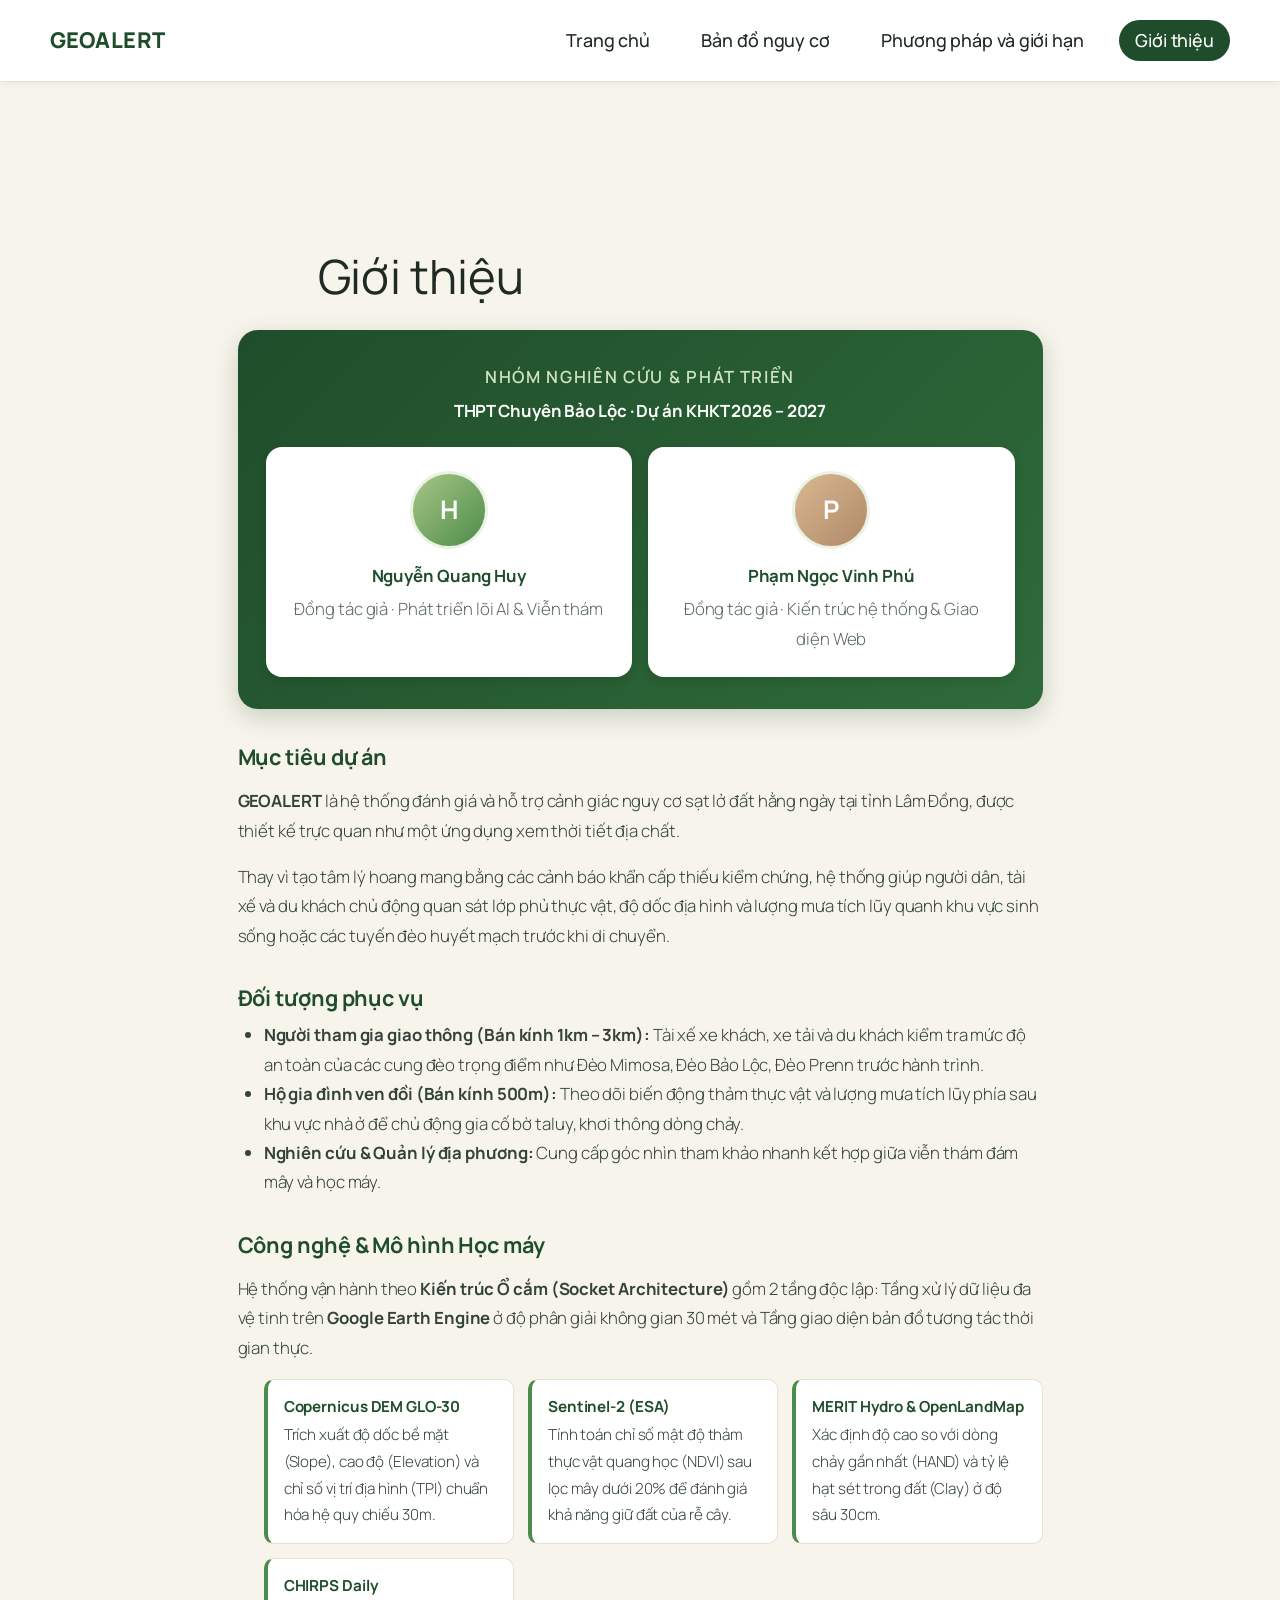
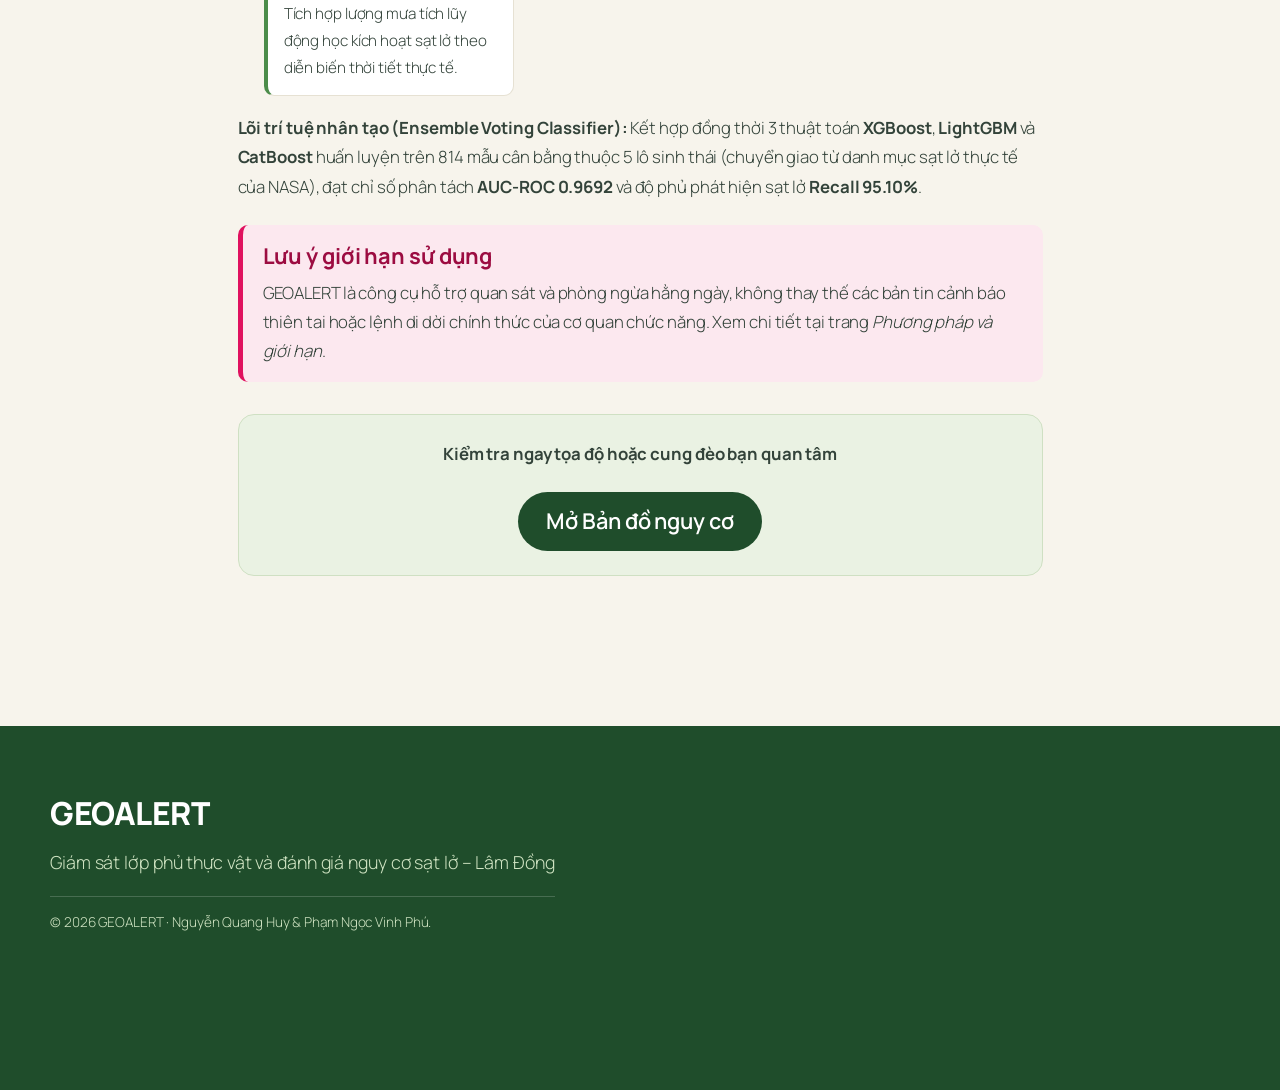
==== commit e865fac0: "Cap nhat trang Gioi thieu" ====
--- a/gioi-thieu/index.html
+++ b/gioi-thieu/index.html
@@ -154,51 +154,51 @@
 <div class="ga-page">
 
   <section class="ga-founders">
-    <p class="ga-founders-label">Đội ngũ sáng lập</p>
-    <p class="ga-founders-title">Những người khởi xướng GEOALERT</p>
+    <p class="ga-founders-label">Nhóm nghiên cứu &amp; phát triển</p>
+    <p class="ga-founders-title">THPT Chuyên Bảo Lộc · Dự án KHKT 2026 – 2027</p>
     <div class="ga-founders-grid">
       <div class="ga-founder">
         <div class="ga-avatar">H</div>
         <p class="ga-founder-name">Nguyễn Quang Huy</p>
-        <p class="ga-founder-role">Đồng sáng lập</p>
+        <p class="ga-founder-role">Đồng tác giả · Phát triển lõi AI &amp; Viễn thám</p>
       </div>
       <div class="ga-founder">
         <div class="ga-avatar">P</div>
         <p class="ga-founder-name">Phạm Ngọc Vinh Phú</p>
-        <p class="ga-founder-role">Đồng sáng lập</p>
+        <p class="ga-founder-role">Đồng tác giả · Kiến trúc hệ thống &amp; Giao diện Web</p>
       </div>
     </div>
   </section>
 
-  <p>GEOALERT là công cụ giúp người dân và người đi đường ở Lâm Đồng tham khảo mức nguy cơ sạt lở quanh một vị trí, giống như xem dự báo thời tiết trước khi đi.</p>
-
-  <h2>Dành cho ai</h2>
+  <h2>Mục tiêu dự án</h2>
+  <p><strong>GEOALERT</strong> là hệ thống đánh giá và hỗ trợ cảnh giác nguy cơ sạt lở đất hằng ngày tại tỉnh Lâm Đồng, được thiết kế trực quan như một ứng dụng xem thời tiết địa chất.</p>
+  <p>Thay vì tạo tâm lý hoang mang bằng các cảnh báo khẩn cấp thiếu kiểm chứng, hệ thống giúp người dân, tài xế và du khách chủ động quan sát lớp phủ thực vật, độ dốc địa hình và lượng mưa tích lũy quanh khu vực sinh sống hoặc các tuyến đèo huyết mạch trước khi di chuyển.</p>
+
+  <h2>Đối tượng phục vụ</h2>
   <ul>
-    <li>Người lái xe, khách du lịch chuẩn bị đi qua các đoạn đèo dốc.</li>
-    <li>Người dân sống gần sườn đồi, taluy.</li>
-    <li>Người làm công tác nghiên cứu, quản lý môi trường và thiên tai cần một cái nhìn tham khảo nhanh.</li>
+    <li><strong>Người tham gia giao thông (Bán kính 1km – 3km):</strong> Tài xế xe khách, xe tải và du khách kiểm tra mức độ an toàn của các cung đèo trọng điểm như Đèo Mimosa, Đèo Bảo Lộc, Đèo Prenn trước hành trình.</li>
+    <li><strong>Hộ gia đình ven đồi (Bán kính 500m):</strong> Theo dõi biến động thảm thực vật và lượng mưa tích lũy phía sau khu vực nhà ở để chủ động gia cố bờ taluy, khơi thông dòng chảy.</li>
+    <li><strong>Nghiên cứu &amp; Quản lý địa phương:</strong> Cung cấp góc nhìn tham khảo nhanh kết hợp giữa viễn thám đám mây và học máy.</li>
   </ul>
 
-  <h2>Khu vực phủ sóng</h2>
-  <p>Địa bàn tỉnh Lâm Đồng theo ranh giới trước đây, bao gồm các đèo và tuyến đường qua Tây Nguyên như Đèo Mimosa, Đèo Prenn, Đèo Bảo Lộc.</p>
-
-  <h2>Dữ liệu sử dụng</h2>
+  <h2>Công nghệ &amp; Mô hình Học máy</h2>
+  <p>Hệ thống vận hành theo <strong>Kiến trúc Ổ cắm (Socket Architecture)</strong> gồm 2 tầng độc lập: Tầng xử lý dữ liệu đa vệ tinh trên <strong>Google Earth Engine</strong> ở độ phân giải không gian 30 mét và Tầng giao diện bản đồ tương tác thời gian thực.</p>
   <ul class="ga-sources">
-    <li><strong>Sentinel-2</strong>Ảnh vệ tinh để theo dõi lớp phủ thực vật.</li>
-    <li><strong>SRTM</strong>Dữ liệu độ cao để tính độ dốc.</li>
-    <li><strong>CHIRPS</strong>Số liệu lượng mưa từ vệ tinh.</li>
-    <li><strong>OpenStreetMap</strong>Nền bản đồ và tìm kiếm địa điểm.</li>
+    <li><strong>Copernicus DEM GLO-30</strong>Trích xuất độ dốc bề mặt (Slope), cao độ (Elevation) và chỉ số vị trí địa hình (TPI) chuẩn hóa hệ quy chiếu 30m.</li>
+    <li><strong>Sentinel-2 (ESA)</strong>Tính toán chỉ số mật độ thảm thực vật quang học (NDVI) sau lọc mây dưới 20% để đánh giá khả năng giữ đất của rễ cây.</li>
+    <li><strong>MERIT Hydro &amp; OpenLandMap</strong>Xác định độ cao so với dòng chảy gần nhất (HAND) và tỷ lệ hạt sét trong đất (Clay) ở độ sâu 30cm.</li>
+    <li><strong>CHIRPS Daily</strong>Tích hợp lượng mưa tích lũy động học kích hoạt sạt lở theo diễn biến thời tiết thực tế.</li>
   </ul>
-  <p>Dữ liệu vệ tinh được xử lý trên nền tảng Google Earth Engine.</p>
+  <p><strong>Lõi trí tuệ nhân tạo (Ensemble Voting Classifier):</strong> Kết hợp đồng thời 3 thuật toán <strong>XGBoost</strong>, <strong>LightGBM</strong> và <strong>CatBoost</strong> huấn luyện trên 814 mẫu cân bằng thuộc 5 lô sinh thái (chuyển giao từ danh mục sạt lở thực tế của NASA), đạt chỉ số phân tách <strong>AUC-ROC 0.9692</strong> và độ phủ phát hiện sạt lở <strong>Recall 95.10%</strong>.</p>
 
   <div class="ga-warn">
-    <strong>Bản thử nghiệm</strong>
-    <p>GEOALERT đang được phát triển và chưa phải cảnh báo chính thức. Kết quả chỉ mang tính tham khảo, xem thêm ở trang Phương pháp và giới hạn.</p>
+    <strong>Lưu ý giới hạn sử dụng</strong>
+    <p>GEOALERT là công cụ hỗ trợ quan sát và phòng ngừa hằng ngày, không thay thế các bản tin cảnh báo thiên tai hoặc lệnh di dời chính thức của cơ quan chức năng. Xem chi tiết tại trang <em>Phương pháp và giới hạn</em>.</p>
   </div>
 
   <div class="ga-cta">
-    <p><strong>Muốn kiểm tra một đoạn đường?</strong></p>
-    <a class="ga-btn" href="https://benkz15.github.io/GEOALERT/ban-do-nguy-co/">Xem bản đồ nguy cơ</a>
+    <p><strong>Kiểm tra ngay tọa độ hoặc cung đèo bạn quan tâm</strong></p>
+    <a class="ga-btn" href="https://benkz15.github.io/GEOALERT/ban-do-nguy-co/">Mở Bản đồ nguy cơ</a>
   </div>
 </div>
 </div>
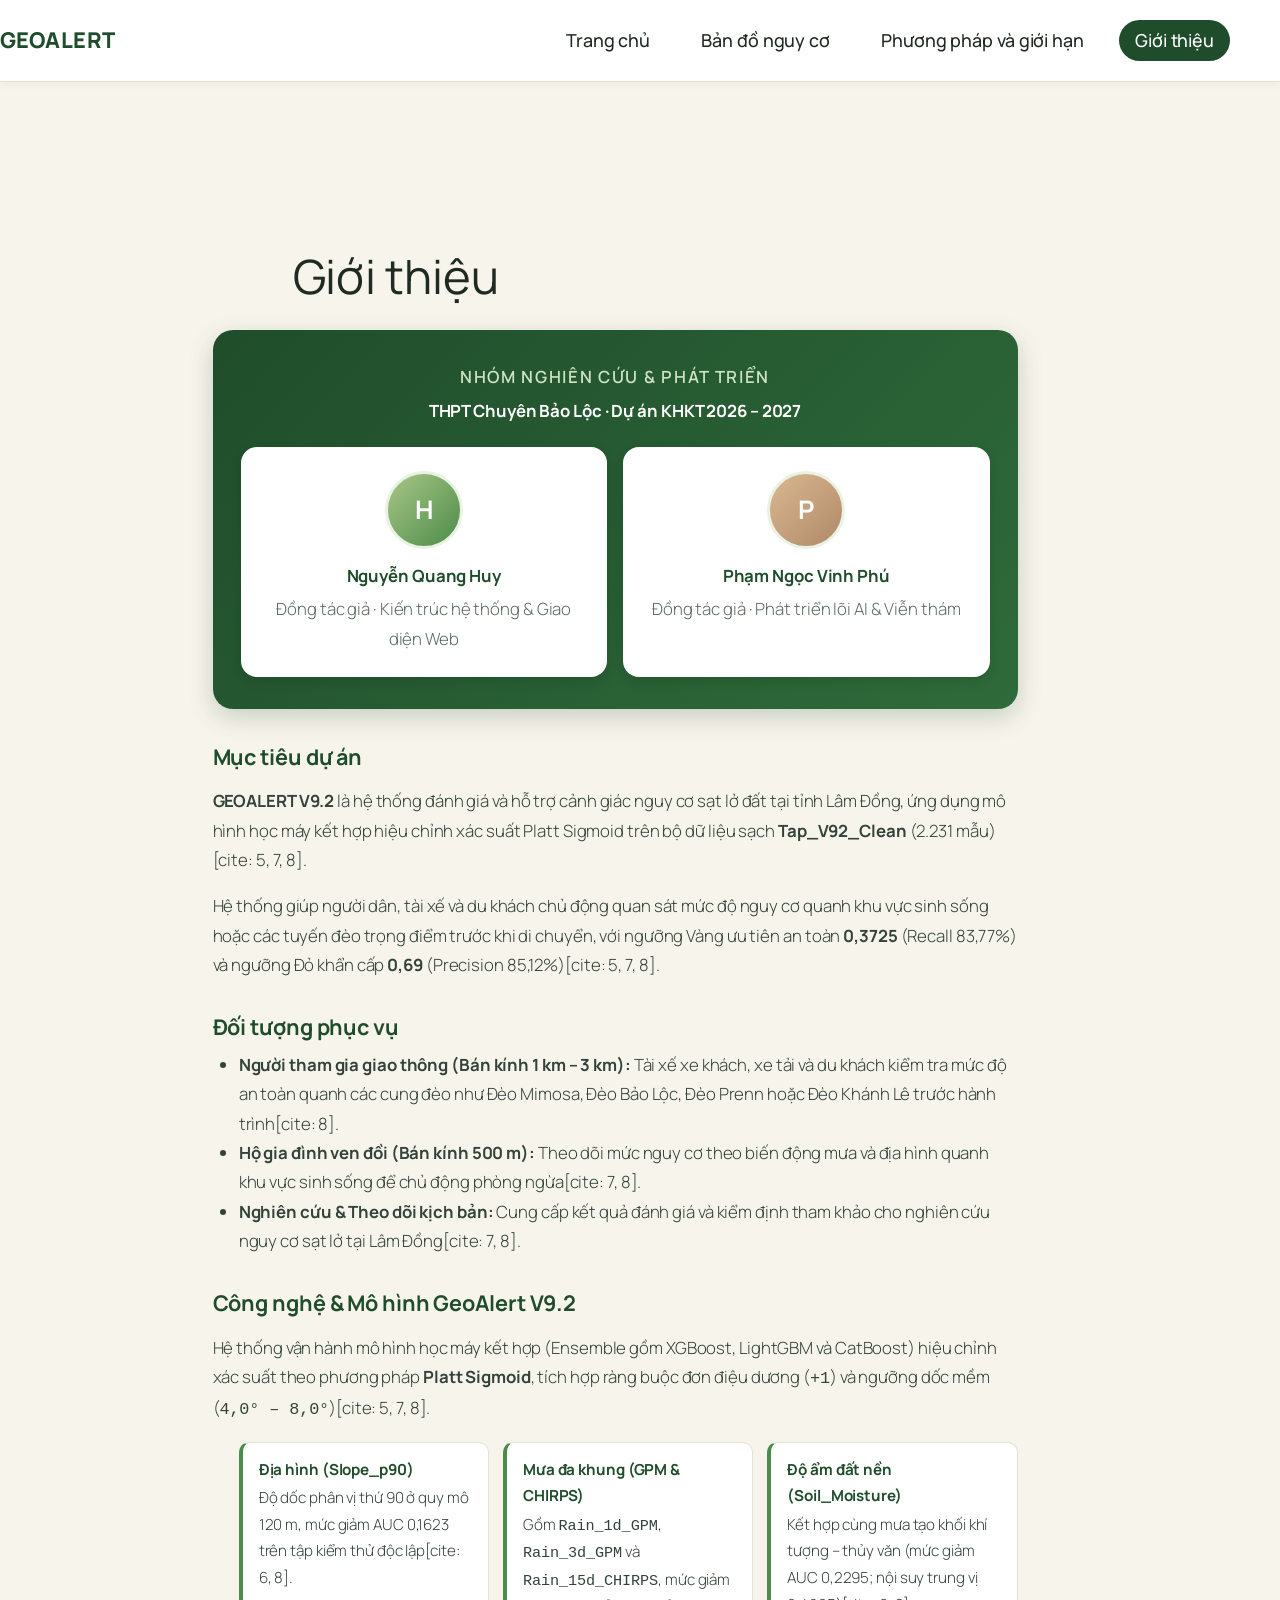
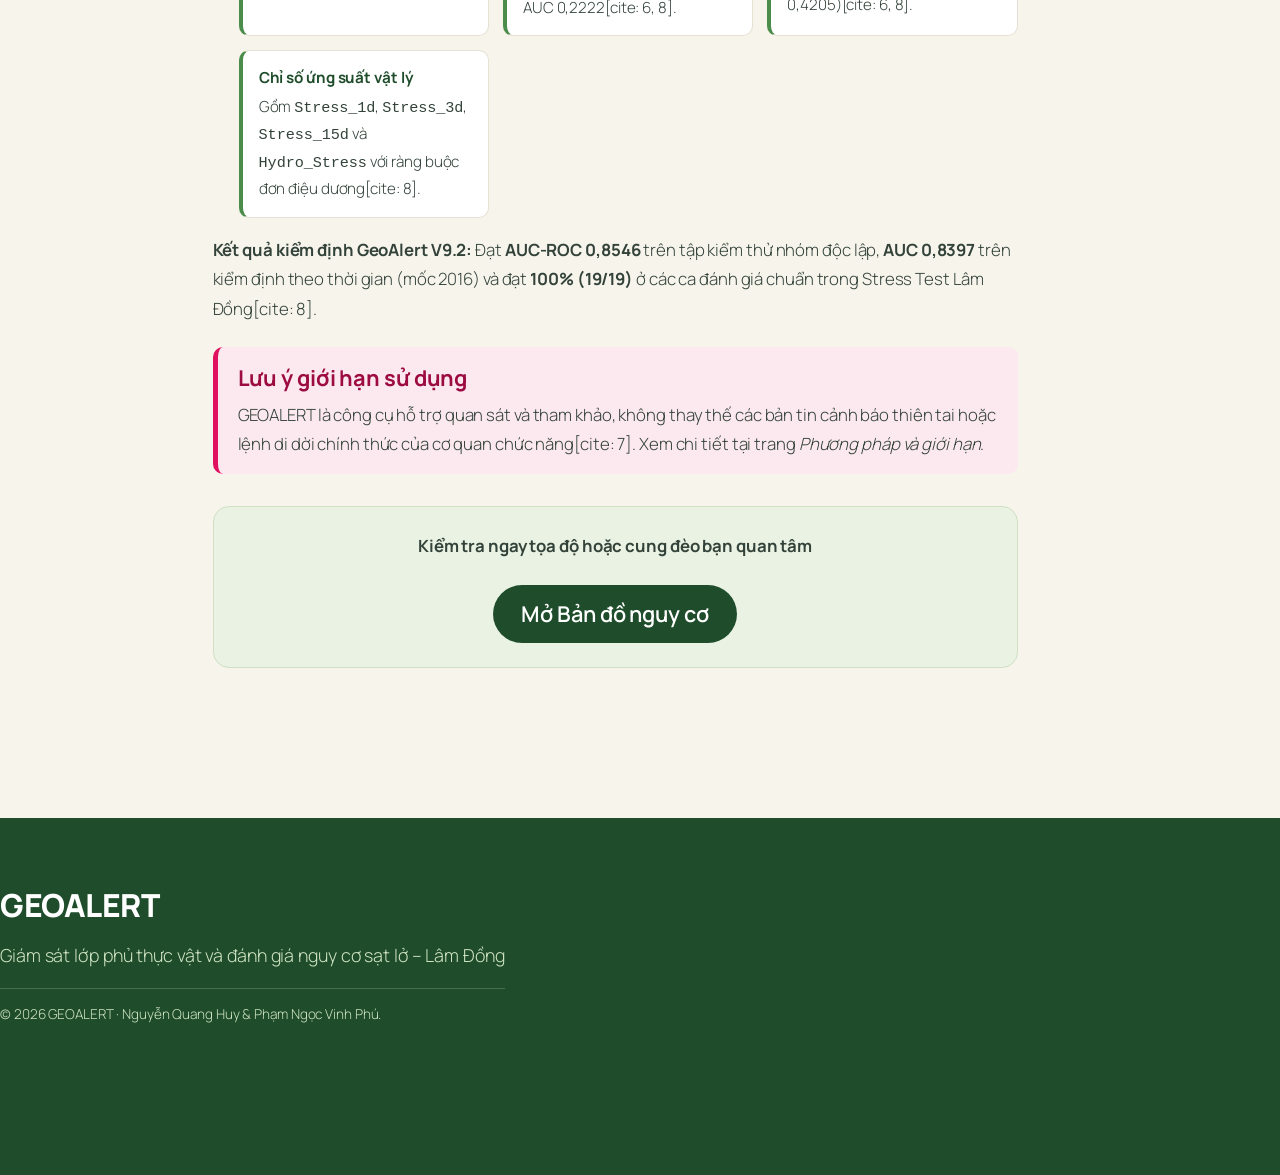
==== commit 11def855: "Cap nhat noi dung V9.2, doi vai tro sang lap va tich hop du doan len web" ====
--- a/gioi-thieu/index.html
+++ b/gioi-thieu/index.html
@@ -69,7 +69,7 @@
 /*# sourceURL=/wp-includes/css/dist/block-library/common.min.css */
 </style>
 <style id="global-styles-inline-css">
-:root{--wp--preset--aspect-ratio--square: 1;--wp--preset--aspect-ratio--4-3: 4/3;--wp--preset--aspect-ratio--3-4: 3/4;--wp--preset--aspect-ratio--3-2: 3/2;--wp--preset--aspect-ratio--2-3: 2/3;--wp--preset--aspect-ratio--16-9: 16/9;--wp--preset--aspect-ratio--9-16: 9/16;--wp--preset--color--black: #000000;--wp--preset--color--cyan-bluish-gray: #abb8c3;--wp--preset--color--white: #ffffff;--wp--preset--color--pale-pink: #f78da7;--wp--preset--color--vivid-red: #cf2e2e;--wp--preset--color--luminous-vivid-orange: #ff6900;--wp--preset--color--luminous-vivid-amber: #fcb900;--wp--preset--color--light-green-cyan: #7bdcb5;--wp--preset--color--vivid-green-cyan: #00d084;--wp--preset--color--pale-cyan-blue: #8ed1fc;--wp--preset--color--vivid-cyan-blue: #0693e3;--wp--preset--color--vivid-purple: #9b51e0;--wp--preset--color--base: #FFFFFF;--wp--preset--color--contrast: #111111;--wp--preset--color--accent-1: #FFEE58;--wp--preset--color--accent-2: #F6CFF4;--wp--preset--color--accent-3: #503AA8;--wp--preset--color--accent-4: #686868;--wp--preset--color--accent-5: #FBFAF3;--wp--preset--color--accent-6: color-mix(in srgb, currentColor 20%, transparent);--wp--preset--gradient--vivid-cyan-blue-to-vivid-purple: linear-gradient(135deg,rgb(6,147,227) 0%,rgb(155,81,224) 100%);--wp--preset--gradient--light-green-cyan-to-vivid-green-cyan: linear-gradient(135deg,rgb(122,220,180) 0%,rgb(0,208,130) 100%);--wp--preset--gradient--luminous-vivid-amber-to-luminous-vivid-orange: linear-gradient(135deg,rgb(252,185,0) 0%,rgb(255,105,0) 100%);--wp--preset--gradient--luminous-vivid-orange-to-vivid-red: linear-gradient(135deg,rgb(255,105,0) 0%,rgb(207,46,46) 100%);--wp--preset--gradient--very-light-gray-to-cyan-bluish-gray: linear-gradient(135deg,rgb(238,238,238) 0%,rgb(169,184,195) 100%);--wp--preset--gradient--cool-to-warm-spectrum: linear-gradient(135deg,rgb(74,234,220) 0%,rgb(151,120,209) 20%,rgb(207,42,186) 40%,rgb(238,44,130) 60%,rgb(251,105,98) 80%,rgb(254,248,76) 100%);--wp--preset--gradient--blush-light-purple: linear-gradient(135deg,rgb(255,206,236) 0%,rgb(152,150,240) 100%);--wp--preset--gradient--blush-bordeaux: linear-gradient(135deg,rgb(254,205,165) 0%,rgb(254,45,45) 50%,rgb(107,0,62) 100%);--wp--preset--gradient--luminous-dusk: linear-gradient(135deg,rgb(255,203,112) 0%,rgb(199,81,192) 50%,rgb(65,88,208) 100%);--wp--preset--gradient--pale-ocean: linear-gradient(135deg,rgb(255,245,203) 0%,rgb(182,227,212) 50%,rgb(51,167,181) 100%);--wp--preset--gradient--electric-grass: linear-gradient(135deg,rgb(202,248,128) 0%,rgb(113,206,126) 100%);--wp--preset--gradient--midnight: linear-gradient(135deg,rgb(2,3,129) 0%,rgb(40,116,252) 100%);--wp--preset--font-size--small: 0.875rem;--wp--preset--font-size--medium: clamp(1rem, 1rem + ((1vw - 0.2rem) * 0.196), 1.125rem);--wp--preset--font-size--large: clamp(1.125rem, 1.125rem + ((1vw - 0.2rem) * 0.392), 1.375rem);--wp--preset--font-size--x-large: clamp(1.75rem, 1.75rem + ((1vw - 0.2rem) * 0.392), 2rem);--wp--preset--font-size--xx-large: clamp(2.15rem, 2.15rem + ((1vw - 0.2rem) * 1.333), 3rem);--wp--preset--font-family--manrope: Manrope, sans-serif;--wp--preset--font-family--fira-code: "Fira Code", monospace;--wp--preset--spacing--20: 10px;--wp--preset--spacing--30: 20px;--wp--preset--spacing--40: 30px;--wp--preset--spacing--50: clamp(30px, 5vw, 50px);--wp--preset--spacing--60: clamp(30px, 7vw, 70px);--wp--preset--spacing--70: clamp(50px, 7vw, 90px);--wp--preset--spacing--80: clamp(70px, 10vw, 140px);--wp--preset--shadow--natural: 6px 6px 9px rgba(0, 0, 0, 0.2);--wp--preset--shadow--deep: 12px 12px 50px rgba(0, 0, 0, 0.4);--wp--preset--shadow--sharp: 6px 6px 0px rgba(0, 0, 0, 0.2);--wp--preset--shadow--outlined: 6px 6px 0px -3px rgb(255, 255, 255), 6px 6px rgb(0, 0, 0);--wp--preset--shadow--crisp: 6px 6px 0px rgb(0, 0, 0);}.wp-block-button{--wp--preset--dimension--25: 25%;--wp--preset--dimension--50: 50%;--wp--preset--dimension--75: 75%;--wp--preset--dimension--100: 100%;}:root { --wp--style--global--content-size: 645px;--wp--style--global--wide-size: 1340px; }:where(body) { margin: 0; }.wp-site-blocks { padding-top: var(--wp--style--root--padding-top); padding-bottom: var(--wp--style--root--padding-bottom); }.has-global-padding { padding-right: var(--wp--style--root--padding-right); padding-left: var(--wp--style--root--padding-left); }.has-global-padding > .alignfull { margin-right: calc(var(--wp--style--root--padding-right) * -1); margin-left: calc(var(--wp--style--root--padding-left) * -1); }.has-global-padding :where(:not(.alignfull.is-layout-flow) > .has-global-padding:not(.wp-block-block, .alignfull)) { padding-right: 0; padding-left: 0; }.has-global-padding :where(:not(.alignfull.is-layout-flow) > .has-global-padding:not(.wp-block-block, .alignfull)) > .alignfull { margin-left: 0; margin-right: 0; }.wp-site-blocks > .alignleft { float: left; margin-right: 2em; }.wp-site-blocks > .alignright { float: right; margin-left: 2em; }.wp-site-blocks > .aligncenter { justify-content: center; margin-left: auto; margin-right: auto; }:where(.wp-site-blocks) > * { margin-block-start: 1.2rem; margin-block-end: 0; }:where(.wp-site-blocks) > :first-child { margin-block-start: 0; }:where(.wp-site-blocks) > :last-child { margin-block-end: 0; }:root { --wp--style--block-gap: 1.2rem; }:root :where(.is-layout-flow) > :first-child{margin-block-start: 0;}:root :where(.is-layout-flow) > :last-child{margin-block-end: 0;}:root :where(.is-layout-flow) > *{margin-block-start: 1.2rem;margin-block-end: 0;}:root :where(.is-layout-constrained) > :first-child{margin-block-start: 0;}:root :where(.is-layout-constrained) > :last-child{margin-block-end: 0;}:root :where(.is-layout-constrained) > *{margin-block-start: 1.2rem;margin-block-end: 0;}:root :where(.is-layout-flex){gap: 1.2rem;}:root :where(.is-layout-grid){gap: 1.2rem;}.is-layout-flow > .alignleft{float: left;margin-inline-start: 0;margin-inline-end: 2em;}.is-layout-flow > .alignright{float: right;margin-inline-start: 2em;margin-inline-end: 0;}.is-layout-flow > .aligncenter{margin-left: auto !important;margin-right: auto !important;}.is-layout-constrained > .alignleft{float: left;margin-inline-start: 0;margin-inline-end: 2em;}.is-layout-constrained > .alignright{float: right;margin-inline-start: 2em;margin-inline-end: 0;}.is-layout-constrained > .aligncenter{margin-left: auto !important;margin-right: auto !important;}.is-layout-constrained > :where(:not(.alignleft):not(.alignright):not(.alignfull)){max-width: var(--wp--style--global--content-size);margin-left: auto !important;margin-right: auto !important;}.is-layout-constrained > .alignwide{max-width: var(--wp--style--global--wide-size);}body .is-layout-flex{display: flex;}.is-layout-flex{flex-wrap: wrap;align-items: center;}.is-layout-flex > :is(*, div){margin: 0;}body .is-layout-grid{display: grid;}.is-layout-grid > :is(*, div){margin: 0;}body{background-color: var(--wp--preset--color--base);color: var(--wp--preset--color--contrast);font-family: var(--wp--preset--font-family--manrope);font-size: var(--wp--preset--font-size--large);font-weight: 300;letter-spacing: -0.1px;line-height: 1.4;--wp--style--root--padding-top: 0px;--wp--style--root--padding-right: var(--wp--preset--spacing--50);--wp--style--root--padding-bottom: 0px;--wp--style--root--padding-left: var(--wp--preset--spacing--50);}a:where(:not(.wp-element-button)){color: currentColor;}:root :where(a:where(:not(.wp-element-button)):hover){text-decoration: none;}h1, h2, h3, h4, h5, h6{font-weight: 400;letter-spacing: -0.1px;line-height: 1.125;}h1{font-size: var(--wp--preset--font-size--xx-large);}h2{font-size: var(--wp--preset--font-size--x-large);}h3{font-size: var(--wp--preset--font-size--large);}h4{font-size: var(--wp--preset--font-size--medium);}h5{font-size: var(--wp--preset--font-size--small);letter-spacing: 0.5px;}h6{font-size: var(--wp--preset--font-size--small);font-weight: 700;letter-spacing: 1.4px;text-transform: uppercase;}:root :where(.wp-element-button, .wp-block-button__link){background-color: var(--wp--preset--color--contrast);border-width: 0;color: var(--wp--preset--color--base);font-family: inherit;font-size: var(--wp--preset--font-size--medium);font-style: inherit;font-weight: inherit;letter-spacing: inherit;line-height: inherit;padding-top: 1rem;padding-right: 2.25rem;padding-bottom: 1rem;padding-left: 2.25rem;text-decoration: none;text-transform: inherit;}:root :where(.wp-element-button:hover, .wp-block-button__link:hover){background-color: color-mix(in srgb, var(--wp--preset--color--contrast) 85%, transparent);border-color: transparent;color: var(--wp--preset--color--base);}:root :where(.wp-element-button:focus, .wp-block-button__link:focus){outline-color: var(--wp--preset--color--accent-4);outline-offset: 2px;}:root :where(.wp-element-caption, .wp-block-audio figcaption, .wp-block-embed figcaption, .wp-block-gallery figcaption, .wp-block-image figcaption, .wp-block-table figcaption, .wp-block-video figcaption){font-size: var(--wp--preset--font-size--small);line-height: 1.4;}.has-black-color{color: var(--wp--preset--color--black) !important;}.has-cyan-bluish-gray-color{color: var(--wp--preset--color--cyan-bluish-gray) !important;}.has-white-color{color: var(--wp--preset--color--white) !important;}.has-pale-pink-color{color: var(--wp--preset--color--pale-pink) !important;}.has-vivid-red-color{color: var(--wp--preset--color--vivid-red) !important;}.has-luminous-vivid-orange-color{color: var(--wp--preset--color--luminous-vivid-orange) !important;}.has-luminous-vivid-amber-color{color: var(--wp--preset--color--luminous-vivid-amber) !important;}.has-light-green-cyan-color{color: var(--wp--preset--color--light-green-cyan) !important;}.has-vivid-green-cyan-color{color: var(--wp--preset--color--vivid-green-cyan) !important;}.has-pale-cyan-blue-color{color: var(--wp--preset--color--pale-cyan-blue) !important;}.has-vivid-cyan-blue-color{color: var(--wp--preset--color--vivid-cyan-blue) !important;}.has-vivid-purple-color{color: var(--wp--preset--color--vivid-purple) !important;}.has-base-color{color: var(--wp--preset--color--base) !important;}.has-contrast-color{color: var(--wp--preset--color--contrast) !important;}.has-accent-1-color{color: var(--wp--preset--color--accent-1) !important;}.has-accent-2-color{color: var(--wp--preset--color--accent-2) !important;}.has-accent-3-color{color: var(--wp--preset--color--accent-3) !important;}.has-accent-4-color{color: var(--wp--preset--color--accent-4) !important;}.has-accent-5-color{color: var(--wp--preset--color--accent-5) !important;}.has-accent-6-color{color: var(--wp--preset--color--accent-6) !important;}.has-black-background-color{background-color: var(--wp--preset--color--black) !important;}.has-cyan-bluish-gray-background-color{background-color: var(--wp--preset--color--cyan-bluish-gray) !important;}.has-white-background-color{background-color: var(--wp--preset--color--white) !important;}.has-pale-pink-background-color{background-color: var(--wp--preset--color--pale-pink) !important;}.has-vivid-red-background-color{background-color: var(--wp--preset--color--vivid-red) !important;}.has-luminous-vivid-orange-background-color{background-color: var(--wp--preset--color--luminous-vivid-orange) !important;}.has-luminous-vivid-amber-background-color{background-color: var(--wp--preset--color--luminous-vivid-amber) !important;}.has-light-green-cyan-background-color{background-color: var(--wp--preset--color--light-green-cyan) !important;}.has-vivid-green-cyan-background-color{background-color: var(--wp--preset--color--vivid-green-cyan) !important;}.has-pale-cyan-blue-background-color{background-color: var(--wp--preset--color--pale-cyan-blue) !important;}.has-vivid-cyan-blue-background-color{background-color: var(--wp--preset--color--vivid-cyan-blue) !important;}.has-vivid-purple-background-color{background-color: var(--wp--preset--color--vivid-purple) !important;}.has-base-background-color{background-color: var(--wp--preset--color--base) !important;}.has-contrast-background-color{background-color: var(--wp--preset--color--contrast) !important;}.has-accent-1-background-color{background-color: var(--wp--preset--color--accent-1) !important;}.has-accent-2-background-color{background-color: var(--wp--preset--color--accent-2) !important;}.has-accent-3-background-color{background-color: var(--wp--preset--color--accent-3) !important;}.has-accent-4-background-color{background-color: var(--wp--preset--color--accent-4) !important;}.has-accent-5-background-color{background-color: var(--wp--preset--color--accent-5) !important;}.has-accent-6-background-color{background-color: var(--wp--preset--color--accent-6) !important;}.has-black-border-color{border-color: var(--wp--preset--color--black) !important;}.has-cyan-bluish-gray-border-color{border-color: var(--wp--preset--color--cyan-bluish-gray) !important;}.has-white-border-color{border-color: var(--wp--preset--color--white) !important;}.has-pale-pink-border-color{border-color: var(--wp--preset--color--pale-pink) !important;}.has-vivid-red-border-color{border-color: var(--wp--preset--color--vivid-red) !important;}.has-luminous-vivid-orange-border-color{border-color: var(--wp--preset--color--luminous-vivid-orange) !important;}.has-luminous-vivid-amber-border-color{border-color: var(--wp--preset--color--luminous-vivid-amber) !important;}.has-light-green-cyan-border-color{border-color: var(--wp--preset--color--light-green-cyan) !important;}.has-vivid-green-cyan-border-color{border-color: var(--wp--preset--color--vivid-green-cyan) !important;}.has-pale-cyan-blue-border-color{border-color: var(--wp--preset--color--pale-cyan-blue) !important;}.has-vivid-cyan-blue-border-color{border-color: var(--wp--preset--color--vivid-cyan-blue) !important;}.has-vivid-purple-border-color{border-color: var(--wp--preset--color--vivid-purple) !important;}.has-base-border-color{border-color: var(--wp--preset--color--base) !important;}.has-contrast-border-color{border-color: var(--wp--preset--color--contrast) !important;}.has-accent-1-border-color{border-color: var(--wp--preset--color--accent-1) !important;}.has-accent-2-border-color{border-color: var(--wp--preset--color--accent-2) !important;}.has-accent-3-border-color{border-color: var(--wp--preset--color--accent-3) !important;}.has-accent-4-border-color{border-color: var(--wp--preset--color--accent-4) !important;}.has-accent-5-border-color{border-color: var(--wp--preset--color--accent-5) !important;}.has-accent-6-border-color{border-color: var(--wp--preset--color--accent-6) !important;}.has-vivid-cyan-blue-to-vivid-purple-gradient-background{background: var(--wp--preset--gradient--vivid-cyan-blue-to-vivid-purple) !important;}.has-light-green-cyan-to-vivid-green-cyan-gradient-background{background: var(--wp--preset--gradient--light-green-cyan-to-vivid-green-cyan) !important;}.has-luminous-vivid-amber-to-luminous-vivid-orange-gradient-background{background: var(--wp--preset--gradient--luminous-vivid-amber-to-luminous-vivid-orange) !important;}.has-luminous-vivid-orange-to-vivid-red-gradient-background{background: var(--wp--preset--gradient--luminous-vivid-orange-to-vivid-red) !important;}.has-very-light-gray-to-cyan-bluish-gray-gradient-background{background: var(--wp--preset--gradient--very-light-gray-to-cyan-bluish-gray) !important;}.has-cool-to-warm-spectrum-gradient-background{background: var(--wp--preset--gradient--cool-to-warm-spectrum) !important;}.has-blush-light-purple-gradient-background{background: var(--wp--preset--gradient--blush-light-purple) !important;}.has-blush-bordeaux-gradient-background{background: var(--wp--preset--gradient--blush-bordeaux) !important;}.has-luminous-dusk-gradient-background{background: var(--wp--preset--gradient--luminous-dusk) !important;}.has-pale-ocean-gradient-background{background: var(--wp--preset--gradient--pale-ocean) !important;}.has-electric-grass-gradient-background{background: var(--wp--preset--gradient--electric-grass) !important;}.has-midnight-gradient-background{background: var(--wp--preset--gradient--midnight) !important;}.has-small-font-size{font-size: var(--wp--preset--font-size--small) !important;}.has-medium-font-size{font-size: var(--wp--preset--font-size--medium) !important;}.has-large-font-size{font-size: var(--wp--preset--font-size--large) !important;}.has-x-large-font-size{font-size: var(--wp--preset--font-size--x-large) !important;}.has-xx-large-font-size{font-size: var(--wp--preset--font-size--xx-large) !important;}.has-manrope-font-family{font-family: var(--wp--preset--font-family--manrope) !important;}.has-fira-code-font-family{font-family: var(--wp--preset--font-family--fira-code) !important;}
+:root{--wp--preset--aspect-ratio--square: 1;--wp--preset--aspect-ratio--4-3: 4/3;--wp--preset--aspect-ratio--3-4: 3/4;--wp--preset--aspect-ratio--3-2: 3/2;--wp--preset--aspect-ratio--2-3: 2/3;--wp--preset--aspect-ratio--16-9: 16/9;--wp--preset--aspect-ratio--9-16: 9/16;--wp--preset--color--black: #000000;--wp--preset--color--cyan-bluish-gray: #abb8c3;--wp--preset--color--white: #ffffff;--wp--preset--color--pale-pink: #f78da7;--wp--preset--color--vivid-red: #cf2e2e;--wp--preset--color--luminous-vivid-orange: #ff6900;--wp--preset--color--luminous-vivid-amber: #fcb900;--wp--preset--color--light-green-cyan: #7bdcb5;--wp--preset--color--vivid-green-cyan: #00d084;--wp--preset--color--pale-cyan-blue: #8ed1fc;--wp--preset--color--vivid-cyan-blue: #0693e3;--wp--preset--color--vivid-purple: #9b51e0;--wp--preset--color--base: #FFFFFF;--wp--preset--color--contrast: #111111;--wp--preset--color--accent-1: #FFEE58;--wp--preset--color--accent-2: #F6CFF4;--wp--preset--color--accent-3: #503AA8;--wp--preset--color--accent-4: #686868;--wp--preset--color--accent-5: #FBFAF3;--wp--preset--color--accent-6: color-mix(in srgb, currentColor 20%, transparent);--wp--preset--gradient--vivid-cyan-blue-to-vivid-purple: linear-gradient(135deg,rgb(6,147,227) 0%,rgb(155,81,224) 100%);--wp--preset--gradient--light-green-cyan-to-vivid-green-cyan: linear-gradient(135deg,rgb(122,220,180) 0%,rgb(0,208,130) 100%);--wp--preset--gradient--luminous-vivid-amber-to-luminous-vivid-orange: linear-gradient(135deg,rgb(252,185,0) 0%,rgb(255,105,0) 100%);--wp--preset--gradient--luminous-vivid-orange-to-vivid-red: linear-gradient(135deg,rgb(255,105,0) 0%,rgb(207,46,46) 100%);--wp--preset--gradient--very-light-gray-to-cyan-bluish-gray: linear-gradient(135deg,rgb(238,238,238) 0%,rgb(169,184,195) 100%);--wp--preset--gradient--cool-to-warm-spectrum: linear-gradient(135deg,rgb(74,234,220) 0%,rgb(151,120,209) 20%,rgb(207,42,186) 40%,rgb(238,44,130) 60%,rgb(251,105,98) 80%,rgb(254,248,76) 100%);--wp--preset--gradient--blush-light-purple: linear-gradient(135deg,rgb(255,206,236) 0%,rgb(152,150,240) 100%);--wp--preset--gradient--blush-bordeaux: linear-gradient(135deg,rgb(254,205,165) 0%,rgb(254,45,45) 50%,rgb(107,0,62) 100%);--wp--preset--gradient--luminous-dusk: linear-gradient(135deg,rgb(255,203,112) 0%,rgb(199,81,192) 50%,rgb(65,88,208) 100%);--wp--preset--gradient--pale-ocean: linear-gradient(135deg,rgb(255,245,203) 0%,rgb(182,227,212) 50%,rgb(51,167,181) 100%);--wp--preset--gradient--electric-grass: linear-gradient(135deg,rgb(202,248,128) 0%,rgb(113,206,126) 100%);--wp--preset--gradient--midnight: linear-gradient(135deg,rgb(2,3,129) 0%,rgb(40,116,252) 100%);--wp--preset--font-size--small: 0.875rem;--wp--preset--font-size--medium: clamp(1rem, 1rem + ((1vw - 0.2rem) * 0.196), 1.125rem);--wp--preset--font-size--large: clamp(1.125rem, 1.125rem + ((1vw - 0.2rem) * 0.392), 1.375rem);--wp--preset--font-size--x-large: clamp(1.75rem, 1.75rem + ((1vw - 0.2rem) * 0.392), 2rem);--wp--preset--font-size--xx-large: clamp(2.15rem, 2.15rem + ((1vw - 0.2rem) * 1.333), 3rem);--wp--preset--font-family--manrope: Manrope, sans-serif;--wp--preset--font-family--fira-code: "Fira Code", monospace;--wp--preset--spacing--20: 10px;--wp--preset--spacing--30: 20px;--wp--preset--spacing--40: 30px;--wp--preset--spacing--50: clamp(30px, 5vw, 50px);--wp--preset--spacing--60: clamp(30px, 7vw, 70px);--wp--preset--spacing--70: clamp(50px, 7vw, 90px);--wp--preset--spacing--80: clamp(70px, 10vw, 140px);--wp--preset--shadow--natural: 6px 6px 9px rgba(0, 0, 0, 0.2);--wp--preset--shadow--deep: 12px 12px 50px rgba(0, 0, 0, 0.4);--wp--preset--shadow--sharp: 6px 6px 0px rgba(0, 0, 0, 0.2);--wp--preset--shadow--outlined: 6px 6px 0px -3px rgb(255, 255, 255), 6px 6px rgb(0, 0, 0);--wp--preset--shadow--crisp: 6px 6px 0px rgb(0, 0, 0);}.wp-block-button{--wp--preset--dimension--25: 25%;--wp--preset--dimension--50: 50%;--wp--preset--dimension--75: 75%;--wp--preset--dimension--100: 100%;}:root { --wp--style--global--content-size: 645px;--wp--style--global--wide-size: 1340px; }:where(body) { margin: 0; }.wp-site-blocks { padding-top: var(--wp--style--root--padding-top); padding-bottom: var(--wp--style--root--padding-bottom); }.has-global-padding { padding-right: var(--wp--style--root--padding-right); padding-left: var(--wp--style--root--padding-left); }.has-global-padding > .alignfull { margin-right: calc(var(--wp--style--root--padding-right) * -1); margin-left: calc(var(--wp--style--root--padding-left) * -1); }.has-global-padding :where(:not(.alignfull.is-layout-flow) > .has-global-padding:not(.wp-block-block, .alignfull)) { padding-right: 0; padding-left: 0; }.has-global-padding :where(:not(.alignfull.is-layout-flow) > .has-global-padding:not(.wp-block-block, .alignfull)) > .alignfull { margin-left: 0; margin-right: 0; }.wp-site-blocks > .alignleft { float: left; margin-right: 2em; }.wp-site-blocks > .alignright { float: right; margin-left: 2em; }.wp-site-blocks > .aligncenter { justify-content: center; margin-left: auto; margin-right: auto; }:where(.wp-site-blocks) > * { margin-block-start: 1.2rem; margin-block-end: 0; }:where(.wp-site-blocks) > :first-child { margin-block-start: 0; }:where(.wp-site-blocks) > :last-child { margin-block-end: 0; }:root { --wp--style--block-gap: 1.2rem; }:root :where(.is-layout-flow) > :first-child{margin-block-start: 0;}:root :where(.is-layout-flow) > :last-child{margin-block-end: 0;}:root :where(.is-layout-flow) > *{margin-block-start: 1.2rem;margin-block-end: 0;}:root :where(.is-layout-constrained) > :first-child{margin-block-start: 0;}:root :where(.is-layout-constrained) > :last-child{margin-block-end: 0;}:root :where(.is-layout-constrained) > *{margin-block-start: 1.2rem;margin-block-end: 0;}:root :where(.is-layout-flex){gap: 1.2rem;}:root :where(.is-layout-grid){gap: 1.2rem;}.is-layout-flow > .alignleft{float: left;margin-inline-start: 0;margin-inline-end: 2em;}.is-layout-flow > .alignright{float: right;margin-inline-start: 2em;margin-inline-end: 0;}.is-layout-flow > .aligncenter{margin-left: auto !important;margin-right: auto !important;}.is-layout-constrained > .alignleft{float: left;margin-inline-start: 0;margin-inline-end: 2em;}.is-layout-constrained > .alignright{float: right;margin-inline-start: 2em;margin-inline-end: 0;}.is-layout-constrained > .aligncenter{margin-left: auto !important;margin-right: auto !important;}.is-layout-constrained > :where(:not(.alignleft):not(.alignright):not(.alignfull)){max-width: var(--wp--style--global--content-size);margin-left: auto !important;margin-right: auto !important;}.is-layout-constrained > .alignwide{max-width: var(--wp--style--global--wide-size);}body .is-layout-flex{display: flex;}.is-layout-flex{flex-wrap: wrap;align-items: center;}.is-layout-flex > :is(*, div){margin: 0;}body .is-layout-grid{display: grid;}.is-layout-grid > :is(*, div){margin: 0;}body{background-color: var(--wp--preset--color--base);color: var(--wp--preset--color--contrast);font-family: var(--wp--preset--font-family--manrope);font-size: var(--wp--preset--font-size--large);font-weight: 300;letter-spacing: -0.1px;line-height: 1.4;--wp--style--root--padding-top: 0px;--wp--style--root--padding-right: var(--wp--preset--spacing--50);--wp--style--root--padding-bottom: 0px;--wp--preset--spacing--50);}a:where(:not(.wp-element-button)){color: currentColor;}:root :where(a:where(:not(.wp-element-button)):hover){text-decoration: none;}h1, h2, h3, h4, h5, h6{font-weight: 400;letter-spacing: -0.1px;line-height: 1.125;}h1{font-size: var(--wp--preset--font-size--xx-large);}h2{font-size: var(--wp--preset--font-size--x-large);}h3{font-size: var(--wp--preset--font-size--large);}h4{font-size: var(--wp--preset--font-size--medium);}h5{font-size: var(--wp--preset--font-size--small);letter-spacing: 0.5px;}h6{font-size: var(--wp--preset--font-size--small);font-weight: 700;letter-spacing: 1.4px;text-transform: uppercase;}:root :where(.wp-element-button, .wp-block-button__link){background-color: var(--wp--preset--color--contrast);border-width: 0;color: var(--wp--preset--color--base);font-family: inherit;font-size: var(--wp--preset--font-size--medium);font-style: inherit;font-weight: inherit;letter-spacing: inherit;line-height: inherit;padding-top: 1rem;padding-right: 2.25rem;padding-bottom: 1rem;padding-left: 2.25rem;text-decoration: none;text-transform: inherit;}:root :where(.wp-element-button:hover, .wp-block-button__link:hover){background-color: color-mix(in srgb, var(--wp--preset--color--contrast) 85%, transparent);border-color: transparent;color: var(--wp--preset--color--base);}:root :where(.wp-element-button:focus, .wp-block-button__link:focus){outline-color: var(--wp--preset--color--accent-4);outline-offset: 2px;}:root :where(.wp-element-caption, .wp-block-audio figcaption, .wp-block-embed figcaption, .wp-block-gallery figcaption, .wp-block-image figcaption, .wp-block-table figcaption, .wp-block-video figcaption){font-size: var(--wp--preset--font-size--small);line-height: 1.4;}.has-black-color{color: var(--wp--preset--color--black) !important;}.has-cyan-bluish-gray-color{color: var(--wp--preset--color--cyan-bluish-gray) !important;}.has-white-color{color: var(--wp--preset--color--white) !important;}.has-pale-pink-color{color: var(--wp--preset--color--pale-pink) !important;}.has-vivid-red-color{color: var(--wp--preset--color--vivid-red) !important;}.has-luminous-vivid-orange-color{color: var(--wp--preset--color--luminous-vivid-orange) !important;}.has-luminous-vivid-amber-color{color: var(--wp--preset--color--luminous-vivid-amber) !important;}.has-light-green-cyan-color{color: var(--wp--preset--color--light-green-cyan) !important;}.has-vivid-green-cyan-color{color: var(--wp--preset--color--vivid-green-cyan) !important;}.has-pale-cyan-blue-color{color: var(--wp--preset--color--pale-cyan-blue) !important;}.has-vivid-cyan-blue-color{color: var(--wp--preset--color--vivid-cyan-blue) !important;}.has-vivid-purple-color{color: var(--wp--preset--color--vivid-purple) !important;}.has-base-color{color: var(--wp--preset--color--base) !important;}.has-contrast-color{color: var(--wp--preset--color--contrast) !important;}.has-accent-1-color{color: var(--wp--preset--color--accent-1) !important;}.has-accent-2-color{color: var(--wp--preset--color--accent-2) !important;}.has-accent-3-color{color: var(--wp--preset--color--accent-3) !important;}.has-accent-4-color{color: var(--wp--preset--color--accent-4) !important;}.has-accent-5-color{color: var(--wp--preset--color--accent-5) !important;}.has-accent-6-color{color: var(--wp--preset--color--accent-6) !important;}.has-black-background-color{background-color: var(--wp--preset--color--black) !important;}.has-cyan-bluish-gray-background-color{background-color: var(--wp--preset--color--cyan-bluish-gray) !important;}.has-white-background-color{background-color: var(--wp--preset--color--white) !important;}.has-pale-pink-background-color{background-color: var(--wp--preset--color--pale-pink) !important;}.has-vivid-red-background-color{background-color: var(--wp--preset--color--vivid-red) !important;}.has-luminous-vivid-orange-background-color{background-color: var(--wp--preset--color--luminous-vivid-orange) !important;}.has-luminous-vivid-amber-background-color{background-color: var(--wp--preset--color--luminous-vivid-amber) !important;}.has-light-green-cyan-background-color{background-color: var(--wp--preset--color--light-green-cyan) !important;}.has-vivid-green-cyan-background-color{background-color: var(--wp--preset--color--vivid-green-cyan) !important;}.has-pale-cyan-blue-background-color{background-color: var(--wp--preset--color--pale-cyan-blue) !important;}.has-vivid-cyan-blue-background-color{background-color: var(--wp--preset--color--vivid-cyan-blue) !important;}.has-vivid-purple-background-color{background-color: var(--wp--preset--color--vivid-purple) !important;}.has-base-background-color{background-color: var(--wp--preset--color--base) !important;}.has-contrast-background-color{background-color: var(--wp--preset--color--contrast) !important;}.has-accent-1-background-color{background-color: var(--wp--preset--color--accent-1) !important;}.has-accent-2-background-color{background-color: var(--wp--preset--color--accent-2) !important;}.has-accent-3-background-color{background-color: var(--wp--preset--color--accent-3) !important;}.has-accent-4-background-color{background-color: var(--wp--preset--color--accent-4) !important;}.has-accent-5-background-color{background-color: var(--wp--preset--color--accent-5) !important;}.has-accent-6-background-color{background-color: var(--wp--preset--color--accent-6) !important;}.has-black-border-color{border-color: var(--wp--preset--color--black) !important;}.has-cyan-bluish-gray-border-color{border-color: var(--wp--preset--color--cyan-bluish-gray) !important;}.has-white-border-color{border-color: var(--wp--preset--color--white) !important;}.has-pale-pink-border-color{border-color: var(--wp--preset--color--pale-pink) !important;}.has-vivid-red-border-color{border-color: var(--wp--preset--color--vivid-red) !important;}.has-luminous-vivid-orange-border-color{border-color: var(--wp--preset--color--luminous-vivid-orange) !important;}.has-luminous-vivid-amber-border-color{border-color: var(--wp--preset--color--luminous-vivid-amber) !important;}.has-light-green-cyan-border-color{border-color: var(--wp--preset--color--light-green-cyan) !important;}.has-vivid-green-cyan-border-color{border-color: var(--wp--preset--color--vivid-green-cyan) !important;}.has-pale-cyan-blue-border-color{border-color: var(--wp--preset--color--pale-cyan-blue) !important;}.has-vivid-cyan-blue-border-color{border-color: var(--wp--preset--color--vivid-cyan-blue) !important;}.has-vivid-purple-border-color{border-color: var(--wp--preset--color--vivid-purple) !important;}.has-base-border-color{border-color: var(--wp--preset--color--base) !important;}.has-contrast-border-color{border-color: var(--wp--preset--color--contrast) !important;}.has-accent-1-border-color{border-color: var(--wp--preset--color--accent-1) !important;}.has-accent-2-border-color{border-color: var(--wp--preset--color--accent-2) !important;}.has-accent-3-border-color{border-color: var(--wp--preset--color--accent-3) !important;}.has-accent-4-border-color{border-color: var(--wp--preset--color--accent-4) !important;}.has-accent-5-border-color{border-color: var(--wp--preset--color--accent-5) !important;}.has-accent-6-border-color{border-color: var(--wp--preset--color--accent-6) !important;}.has-vivid-cyan-blue-to-vivid-purple-gradient-background{background: var(--wp--preset--gradient--vivid-cyan-blue-to-vivid-purple) !important;}.has-light-green-cyan-to-vivid-green-cyan-gradient-background{background: var(--wp--preset--gradient--light-green-cyan-to-vivid-green-cyan) !important;}.has-luminous-vivid-amber-to-luminous-vivid-orange-gradient-background{background: var(--wp--preset--gradient--luminous-vivid-amber-to-luminous-vivid-orange) !important;}.has-luminous-vivid-orange-to-vivid-red-gradient-background{background: var(--wp--preset--gradient--luminous-vivid-orange-to-vivid-red) !important;}.has-very-light-gray-to-cyan-bluish-gray-gradient-background{background: var(--wp--preset--gradient--very-light-gray-to-cyan-bluish-gray) !important;}.has-cool-to-warm-spectrum-gradient-background{background: var(--wp--preset--gradient--cool-to-warm-spectrum) !important;}.has-blush-light-purple-gradient-background{background: var(--wp--preset--gradient--blush-light-purple) !important;}.has-blush-bordeaux-gradient-background{background: var(--wp--preset--gradient--blush-bordeaux) !important;}.has-luminous-dusk-gradient-background{background: var(--wp--preset--gradient--luminous-dusk) !important;}.has-pale-ocean-gradient-background{background: var(--wp--preset--gradient--pale-ocean) !important;}.has-electric-grass-gradient-background{background: var(--wp--preset--gradient--electric-grass) !important;}.has-midnight-gradient-background{background: var(--wp--preset--gradient--midnight) !important;}.has-small-font-size{font-size: var(--wp--preset--font-size--small) !important;}.has-medium-font-size{font-size: var(--wp--preset--font-size--medium) !important;}.has-large-font-size{font-size: var(--wp--preset--font-size--large) !important;}.has-x-large-font-size{font-size: var(--wp--preset--font-size--x-large) !important;}.has-xx-large-font-size{font-size: var(--wp--preset--font-size--xx-large) !important;}.has-manrope-font-family{font-family: var(--wp--preset--font-family--manrope) !important;}.has-fira-code-font-family{font-family: var(--wp--preset--font-family--fira-code) !important;}
 :root :where(.wp-block-columns-is-layout-flow) > :first-child{margin-block-start: 0;}:root :where(.wp-block-columns-is-layout-flow) > :last-child{margin-block-end: 0;}:root :where(.wp-block-columns-is-layout-flow) > *{margin-block-start: var(--wp--preset--spacing--50);margin-block-end: 0;}:root :where(.wp-block-columns-is-layout-constrained) > :first-child{margin-block-start: 0;}:root :where(.wp-block-columns-is-layout-constrained) > :last-child{margin-block-end: 0;}:root :where(.wp-block-columns-is-layout-constrained) > *{margin-block-start: var(--wp--preset--spacing--50);margin-block-end: 0;}:root :where(.wp-block-columns-is-layout-flex){gap: var(--wp--preset--spacing--50);}:root :where(.wp-block-columns-is-layout-grid){gap: var(--wp--preset--spacing--50);}
 :root :where(.wp-block-post-title a:where(:not(.wp-element-button))){text-decoration: none;}
 :root :where(.wp-block-post-title a:where(:not(.wp-element-button)):hover){text-decoration: underline;}
@@ -160,40 +160,40 @@
       <div class="ga-founder">
         <div class="ga-avatar">H</div>
         <p class="ga-founder-name">Nguyễn Quang Huy</p>
-        <p class="ga-founder-role">Đồng tác giả · Phát triển lõi AI &amp; Viễn thám</p>
+        <p class="ga-founder-role">Đồng tác giả · Kiến trúc hệ thống &amp; Giao diện Web</p>
       </div>
       <div class="ga-founder">
         <div class="ga-avatar">P</div>
         <p class="ga-founder-name">Phạm Ngọc Vinh Phú</p>
-        <p class="ga-founder-role">Đồng tác giả · Kiến trúc hệ thống &amp; Giao diện Web</p>
+        <p class="ga-founder-role">Đồng tác giả · Phát triển lõi AI &amp; Viễn thám</p>
       </div>
     </div>
   </section>
 
   <h2>Mục tiêu dự án</h2>
-  <p><strong>GEOALERT</strong> là hệ thống đánh giá và hỗ trợ cảnh giác nguy cơ sạt lở đất hằng ngày tại tỉnh Lâm Đồng, được thiết kế trực quan như một ứng dụng xem thời tiết địa chất.</p>
-  <p>Thay vì tạo tâm lý hoang mang bằng các cảnh báo khẩn cấp thiếu kiểm chứng, hệ thống giúp người dân, tài xế và du khách chủ động quan sát lớp phủ thực vật, độ dốc địa hình và lượng mưa tích lũy quanh khu vực sinh sống hoặc các tuyến đèo huyết mạch trước khi di chuyển.</p>
+  <p><strong>GEOALERT V9.2</strong> là hệ thống đánh giá và hỗ trợ cảnh giác nguy cơ sạt lở đất tại tỉnh Lâm Đồng, ứng dụng mô hình học máy kết hợp hiệu chỉnh xác suất Platt Sigmoid trên bộ dữ liệu sạch <strong>Tap_V92_Clean</strong> (2.231 mẫu)[cite: 5, 7, 8].</p>
+  <p>Hệ thống giúp người dân, tài xế và du khách chủ động quan sát mức độ nguy cơ quanh khu vực sinh sống hoặc các tuyến đèo trọng điểm trước khi di chuyển, với ngưỡng Vàng ưu tiên an toàn <strong>0,3725</strong> (Recall 83,77%) và ngưỡng Đỏ khẩn cấp <strong>0,69</strong> (Precision 85,12%)[cite: 5, 7, 8].</p>
 
   <h2>Đối tượng phục vụ</h2>
   <ul>
-    <li><strong>Người tham gia giao thông (Bán kính 1km – 3km):</strong> Tài xế xe khách, xe tải và du khách kiểm tra mức độ an toàn của các cung đèo trọng điểm như Đèo Mimosa, Đèo Bảo Lộc, Đèo Prenn trước hành trình.</li>
-    <li><strong>Hộ gia đình ven đồi (Bán kính 500m):</strong> Theo dõi biến động thảm thực vật và lượng mưa tích lũy phía sau khu vực nhà ở để chủ động gia cố bờ taluy, khơi thông dòng chảy.</li>
-    <li><strong>Nghiên cứu &amp; Quản lý địa phương:</strong> Cung cấp góc nhìn tham khảo nhanh kết hợp giữa viễn thám đám mây và học máy.</li>
+    <li><strong>Người tham gia giao thông (Bán kính 1 km – 3 km):</strong> Tài xế xe khách, xe tải và du khách kiểm tra mức độ an toàn quanh các cung đèo như Đèo Mimosa, Đèo Bảo Lộc, Đèo Prenn hoặc Đèo Khánh Lê trước hành trình[cite: 8].</li>
+    <li><strong>Hộ gia đình ven đồi (Bán kính 500 m):</strong> Theo dõi mức nguy cơ theo biến động mưa và địa hình quanh khu vực sinh sống để chủ động phòng ngừa[cite: 7, 8].</li>
+    <li><strong>Nghiên cứu &amp; Theo dõi kịch bản:</strong> Cung cấp kết quả đánh giá và kiểm định tham khảo cho nghiên cứu nguy cơ sạt lở tại Lâm Đồng[cite: 7, 8].</li>
   </ul>
 
-  <h2>Công nghệ &amp; Mô hình Học máy</h2>
-  <p>Hệ thống vận hành theo <strong>Kiến trúc Ổ cắm (Socket Architecture)</strong> gồm 2 tầng độc lập: Tầng xử lý dữ liệu đa vệ tinh trên <strong>Google Earth Engine</strong> ở độ phân giải không gian 30 mét và Tầng giao diện bản đồ tương tác thời gian thực.</p>
+  <h2>Công nghệ &amp; Mô hình GeoAlert V9.2</h2>
+  <p>Hệ thống vận hành mô hình học máy kết hợp (Ensemble gồm XGBoost, LightGBM và CatBoost) hiệu chỉnh xác suất theo phương pháp <strong>Platt Sigmoid</strong>, tích hợp ràng buộc đơn điệu dương (<code>+1</code>) và ngưỡng dốc mềm (<code>4,0° – 8,0°</code>)[cite: 5, 7, 8].</p>
   <ul class="ga-sources">
-    <li><strong>Copernicus DEM GLO-30</strong>Trích xuất độ dốc bề mặt (Slope), cao độ (Elevation) và chỉ số vị trí địa hình (TPI) chuẩn hóa hệ quy chiếu 30m.</li>
-    <li><strong>Sentinel-2 (ESA)</strong>Tính toán chỉ số mật độ thảm thực vật quang học (NDVI) sau lọc mây dưới 20% để đánh giá khả năng giữ đất của rễ cây.</li>
-    <li><strong>MERIT Hydro &amp; OpenLandMap</strong>Xác định độ cao so với dòng chảy gần nhất (HAND) và tỷ lệ hạt sét trong đất (Clay) ở độ sâu 30cm.</li>
-    <li><strong>CHIRPS Daily</strong>Tích hợp lượng mưa tích lũy động học kích hoạt sạt lở theo diễn biến thời tiết thực tế.</li>
+    <li><strong>Địa hình (Slope_p90)</strong>Độ dốc phân vị thứ 90 ở quy mô 120 m, mức giảm AUC 0,1623 trên tập kiểm thử độc lập[cite: 6, 8].</li>
+    <li><strong>Mưa đa khung (GPM &amp; CHIRPS)</strong>Gồm <code>Rain_1d_GPM</code>, <code>Rain_3d_GPM</code> và <code>Rain_15d_CHIRPS</code>, mức giảm AUC 0,2222[cite: 6, 8].</li>
+    <li><strong>Độ ẩm đất nền (Soil_Moisture)</strong>Kết hợp cùng mưa tạo khối khí tượng – thủy văn (mức giảm AUC 0,2295; nội suy trung vị 0,4205)[cite: 6, 8].</li>
+    <li><strong>Chỉ số ứng suất vật lý</strong>Gồm <code>Stress_1d</code>, <code>Stress_3d</code>, <code>Stress_15d</code> và <code>Hydro_Stress</code> với ràng buộc đơn điệu dương[cite: 8].</li>
   </ul>
-  <p><strong>Lõi trí tuệ nhân tạo (Ensemble Voting Classifier):</strong> Kết hợp đồng thời 3 thuật toán <strong>XGBoost</strong>, <strong>LightGBM</strong> và <strong>CatBoost</strong> huấn luyện trên 814 mẫu cân bằng thuộc 5 lô sinh thái (chuyển giao từ danh mục sạt lở thực tế của NASA), đạt chỉ số phân tách <strong>AUC-ROC 0.9692</strong> và độ phủ phát hiện sạt lở <strong>Recall 95.10%</strong>.</p>
+  <p><strong>Kết quả kiểm định GeoAlert V9.2:</strong> Đạt <strong>AUC-ROC 0,8546</strong> trên tập kiểm thử nhóm độc lập, <strong>AUC 0,8397</strong> trên kiểm định theo thời gian (mốc 2016) và đạt <strong>100% (19/19)</strong> ở các ca đánh giá chuẩn trong Stress Test Lâm Đồng[cite: 8].</p>
 
   <div class="ga-warn">
     <strong>Lưu ý giới hạn sử dụng</strong>
-    <p>GEOALERT là công cụ hỗ trợ quan sát và phòng ngừa hằng ngày, không thay thế các bản tin cảnh báo thiên tai hoặc lệnh di dời chính thức của cơ quan chức năng. Xem chi tiết tại trang <em>Phương pháp và giới hạn</em>.</p>
+    <p>GEOALERT là công cụ hỗ trợ quan sát và tham khảo, không thay thế các bản tin cảnh báo thiên tai hoặc lệnh di dời chính thức của cơ quan chức năng[cite: 7]. Xem chi tiết tại trang <em>Phương pháp và giới hạn</em>.</p>
   </div>
 
   <div class="ga-cta">
@@ -236,7 +236,7 @@
 </footer>
 </div>
 <script type="speculationrules">
-{"prefetch":[{"source":"document","where":{"and":[{"href_matches":"/device-hp/*"},{"not":{"href_matches":["/device-hp/wp-*.php","/device-hp/wp-admin/*","/device-hp/wp-content/uploads/*","/device-hp/wp-content/*","/device-hp/wp-content/plugins/*","/device-hp/wp-content/themes/twentytwentyfive/*","/device-hp/*\\?(.+)"]}},{"not":{"selector_matches":"a[rel~=\"nofollow\"]"}},{"not":{"selector_matches":".no-prefetch, .no-prefetch a"}}]},"eagerness":"conservative"}]}
+{"prefetch":[{"source":"document","where":{"and":[{"href_matches":"/device-hp/*"},{"not":{"href_matches":["/device-hp/wp-*.php","/device-hp/wp-admin/*","/device-hp/wp-content/uploads/*","/device-hp/wp-content/*","/device-hp/wp-content/plugins/*","/device-hp/wp-content/themes/twentytwentyfive/*","/device-hp/*\\?(.+)"]}},{"not":{"selector_matches":"a[rel~=\"nofollow\"]"}},{"not":{"selector_matches":".no-preconnect, .no-prefetch a"}}]},"eagerness":"conservative"}]}
 </script>
 <script data-wp-router-options="{&quot;loadOnClientNavigation&quot;:true}" fetchpriority="low" id="@wordpress/block-library/navigation/view-js-module" src="https://benkz15.github.io/GEOALERT/wp-includes/js/dist/script-modules/block-library/navigation/view.min.js?ver=1bf28ded04f9f188bdcb" type="module"></script>
 <script id="wp-emoji-settings" type="application/json">
@@ -248,4 +248,4 @@
 //# sourceURL=https://benkz15.github.io/GEOALERT/wp-includes/js/wp-emoji-loader.min.js
 </script>
 </body>
-</html>
+</html>
